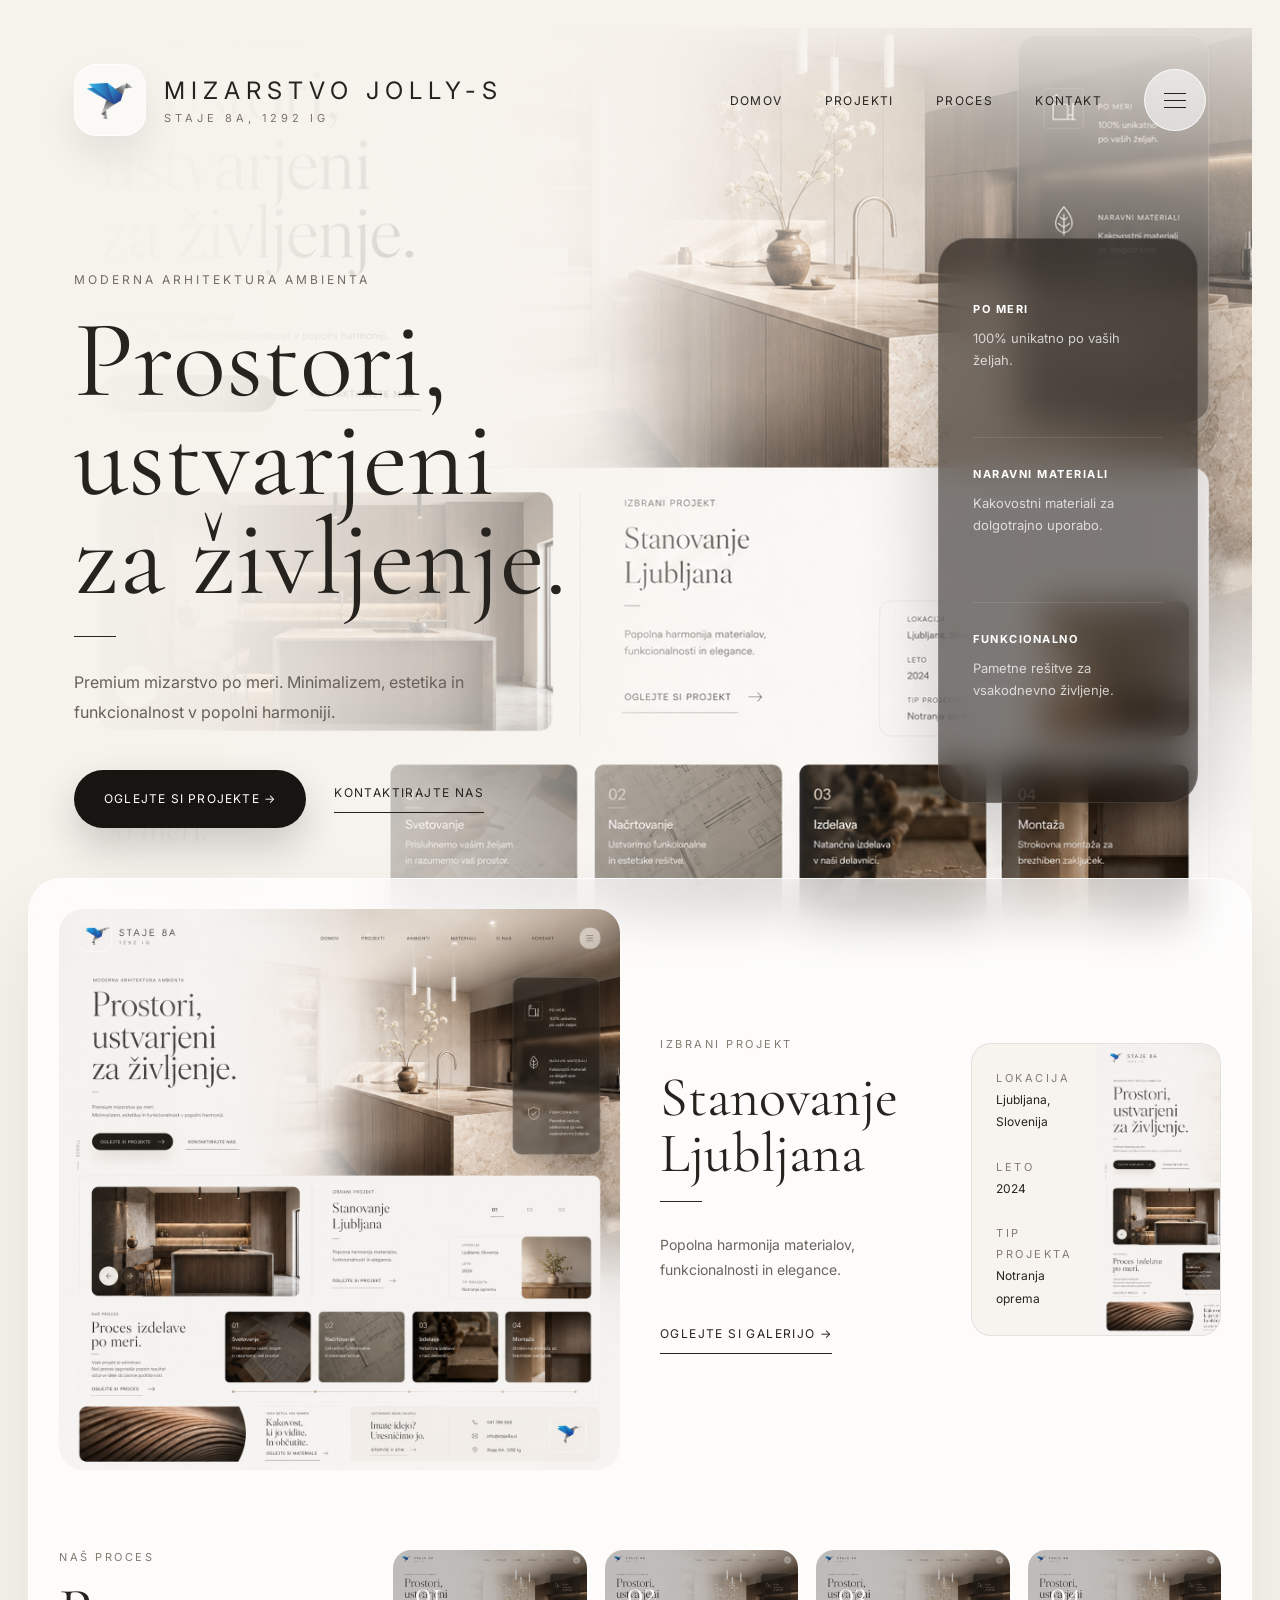
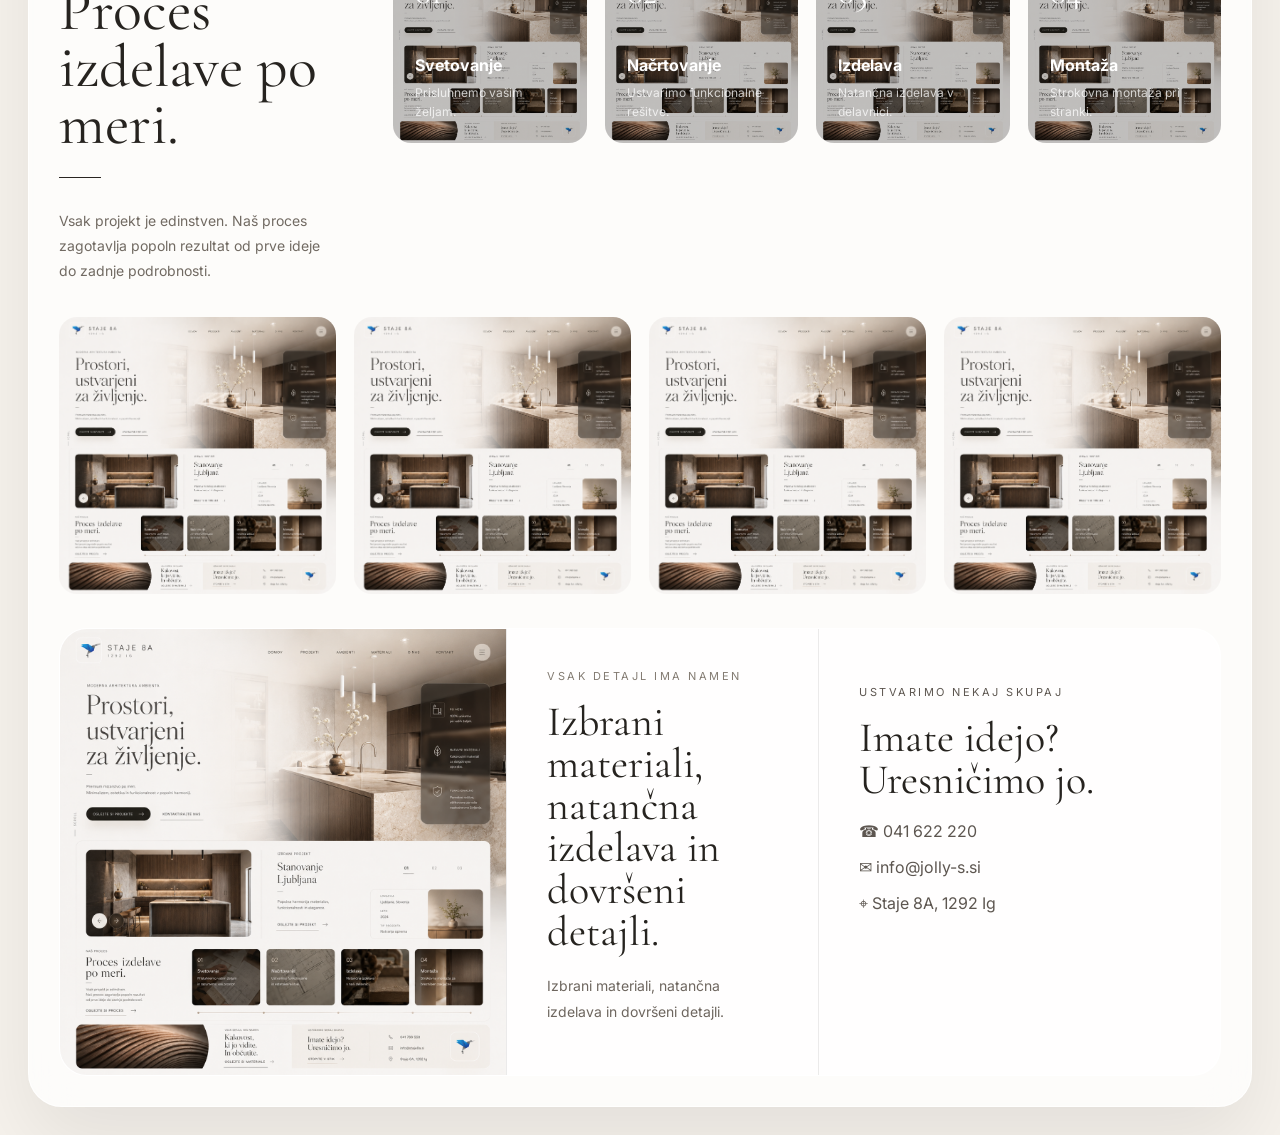
==== index.html @ 5a52d53d "Add files via upload" ====
<!doctype html>
<html lang="sl">
<head>
<meta charset="utf-8">
<meta name="viewport" content="width=device-width, initial-scale=1">
<title>Mizarstvo Jolly-S</title>
<link rel="preconnect" href="https://fonts.googleapis.com">
<link rel="preconnect" href="https://fonts.gstatic.com" crossorigin>
<link href="https://fonts.googleapis.com/css2?family=Cormorant+Garamond:wght@300;400;500&family=Inter:wght@300;400;500;600&display=swap" rel="stylesheet">
<link rel="stylesheet" href="/css/style.css">
</head>
<body>
<div class="loading">Nalaganje strani...</div>
<script src="/js/app.js"></script>
</body>
</html>
---- css/style.css ----
*{margin:0;padding:0;box-sizing:border-box}
:root{--bg:#f6f2ec;--white:#fff;--text:#26231f;--muted:#6f6961;--line:rgba(0,0,0,.08);--dark:#171411}
html{scroll-behavior:smooth}
body{background:var(--bg);color:var(--text);font-family:Inter,sans-serif;overflow-x:hidden}
a{text-decoration:none;color:inherit} img{width:100%;display:block;object-fit:cover}.page{padding:28px}
.hero{position:relative;min-height:100vh;border-radius:0 0 38px 38px;overflow:hidden}.hero-bg{position:absolute;inset:0}.hero-bg img{height:100%;filter:brightness(1.02)}
.hero:before{content:"";position:absolute;inset:0;z-index:1;background:linear-gradient(90deg,rgba(246,242,236,1) 0%,rgba(246,242,236,.96) 15%,rgba(246,242,236,.72) 34%,rgba(246,242,236,.18) 58%,rgba(246,242,236,0) 76%)}
.hero:after{content:"";position:absolute;inset:0;z-index:2;background:linear-gradient(180deg,rgba(246,242,236,.88) 0%,rgba(246,242,236,.32) 24%,rgba(246,242,236,0) 55%)}
.nav{position:relative;z-index:10;display:flex;justify-content:space-between;align-items:center;padding:36px 46px}.logo-wrap{display:flex;align-items:center;gap:18px}
.logo-box{width:72px;height:72px;border-radius:22px;background:rgba(255,255,255,.55);border:1px solid rgba(255,255,255,.7);backdrop-filter:blur(14px);display:flex;align-items:center;justify-content:center;box-shadow:0 20px 40px rgba(0,0,0,.08)}
.logo-box img{width:52px;height:52px;object-fit:contain}.brand h1{font-size:24px;font-weight:400;letter-spacing:6px;text-transform:uppercase}.brand span{margin-top:6px;display:block;font-size:11px;letter-spacing:4px;color:#7a736b;text-transform:uppercase}
.menu{display:flex;align-items:center;gap:42px}.menu a{font-size:12px;letter-spacing:1.4px;text-transform:uppercase;position:relative}.menu a:after{content:"";position:absolute;left:0;bottom:-8px;width:0;height:1px;background:#1f1b18;transition:.35s}.menu a:hover:after{width:100%}
.menu-btn{width:62px;height:62px;border-radius:50%;background:rgba(255,255,255,.58);border:1px solid rgba(255,255,255,.8);backdrop-filter:blur(12px);display:flex;align-items:center;justify-content:center}.menu-btn span,.menu-btn span:before,.menu-btn span:after{width:22px;height:1px;background:#222;position:relative;display:block;content:""}.menu-btn span:before{position:absolute;top:-7px}.menu-btn span:after{position:absolute;top:7px}
.hero-content{position:relative;z-index:5;padding:100px 46px 140px;max-width:720px}.kicker{font-size:12px;letter-spacing:3px;text-transform:uppercase;color:#736c65;margin-bottom:24px}.hero h2{font-family:'Cormorant Garamond',serif;font-size:110px;line-height:.9;font-weight:400;margin-bottom:28px;white-space:pre-line}.line{width:42px;height:1px;background:#292521;margin-bottom:30px}.hero p{max-width:480px;color:#67615a;line-height:1.9;margin-bottom:42px}.actions{display:flex;align-items:center;gap:28px;flex-wrap:wrap}.btn{height:58px;padding:0 30px;border-radius:999px;background:#171411;color:white;display:inline-flex;align-items:center;gap:14px;font-size:12px;letter-spacing:1.2px;text-transform:uppercase;box-shadow:0 18px 40px rgba(0,0,0,.18);transition:.35s}.btn:hover{transform:translateY(-4px)}.link{font-size:12px;letter-spacing:1.4px;text-transform:uppercase;padding-bottom:12px;border-bottom:1px solid #27231f}
.hero-card{position:absolute;right:54px;top:210px;z-index:5;width:260px;padding:34px;border-radius:30px;background:rgba(22,18,14,.55);backdrop-filter:blur(18px);border:1px solid rgba(255,255,255,.12);color:white;box-shadow:0 30px 80px rgba(0,0,0,.2)}.hero-card-item{padding:24px 0;border-bottom:1px solid rgba(255,255,255,.1)}.hero-card-item:last-child{border-bottom:none}.hero-card strong{font-size:11px;letter-spacing:1.5px;text-transform:uppercase}.hero-card p{margin-top:10px;color:rgba(255,255,255,.74);font-size:13px;line-height:1.7}
.featured{position:relative;z-index:20;margin-top:-90px;border-radius:34px;background:rgba(255,255,255,.72);backdrop-filter:blur(24px);border:1px solid rgba(255,255,255,.8);box-shadow:0 35px 80px rgba(0,0,0,.08);padding:30px}.featured-grid{display:grid;grid-template-columns:1fr 1fr;gap:40px;align-items:center}.featured-img{width:100%;aspect-ratio:1/1;border-radius:24px;overflow:hidden}.featured-img img{height:100%}.featured-info{display:grid;grid-template-columns:1fr .9fr;gap:34px;align-items:center}.small{font-size:11px;letter-spacing:2.5px;text-transform:uppercase;color:#837b72}.featured h3{font-family:'Cormorant Garamond',serif;font-size:56px;line-height:1;font-weight:400;margin:18px 0 20px}.featured p{color:#6b645d;line-height:1.8;font-size:14px}.project-meta{display:grid;grid-template-columns:1fr 1fr;background:#f7f4ef;border-radius:20px;overflow:hidden;border:1px solid var(--line)}.meta-text{padding:24px;font-size:12px;line-height:1.9}.meta-img{aspect-ratio:1/1}.meta-img img{height:100%}
.process{padding-top:80px}.process-grid{display:grid;grid-template-columns:280px 1fr;gap:54px}.process h2{font-family:'Cormorant Garamond',serif;font-size:60px;line-height:.95;font-weight:400;margin:18px 0 24px}.process p{color:#716a62;font-size:14px;line-height:1.8}.steps{display:grid;grid-template-columns:repeat(4,1fr);gap:18px}.step{position:relative;aspect-ratio:1/1;border-radius:18px;overflow:hidden}.step img{height:100%;filter:brightness(.78);transition:1s}.step:hover img{transform:scale(1.06)}.step-overlay{position:absolute;inset:0;padding:22px;display:flex;flex-direction:column;justify-content:space-between;color:white}.step-number{font-family:'Cormorant Garamond',serif;font-size:34px}.step-overlay h4{font-size:16px;margin-bottom:8px}.step-overlay p{color:rgba(255,255,255,.75);font-size:12px;line-height:1.6}
.bottom{margin-top:34px;display:grid;grid-template-columns:1fr .7fr .9fr;background:rgba(255,255,255,.72);border-radius:28px;overflow:hidden;border:1px solid rgba(255,255,255,.85)}.bottom-img{aspect-ratio:1/1}.bottom-img img{height:100%}.bottom-block{padding:40px;border-left:1px solid var(--line)}.bottom-block h3{font-family:'Cormorant Garamond',serif;font-size:42px;line-height:1;font-weight:400;margin-top:18px;white-space:pre-line}.bottom-block p{margin-top:18px;color:#6e665f;font-size:14px;line-height:1.8}.contact div{margin-top:16px;color:#5d5650}
.gallery{padding-top:34px;display:grid;grid-template-columns:repeat(4,1fr);gap:18px}.gallery img{aspect-ratio:1/1;border-radius:18px;height:100%}
.loading{padding:60px;font-size:14px;color:#766}
@media(max-width:1150px){.featured-grid,.featured-info,.process-grid,.bottom{grid-template-columns:1fr}.steps,.gallery{grid-template-columns:1fr 1fr}.hero-card{display:none}}
@media(max-width:780px){.page{padding:14px}.nav{padding:24px 18px}.menu a{display:none}.hero-content{padding:70px 20px 100px}.hero h2{font-size:64px}.featured{padding:18px}.process{padding-top:50px}.steps,.gallery{grid-template-columns:1fr}.actions{flex-direction:column;align-items:flex-start}.brand h1{font-size:17px;letter-spacing:4px}.brand span{letter-spacing:3px}.logo-box{width:60px;height:60px}}
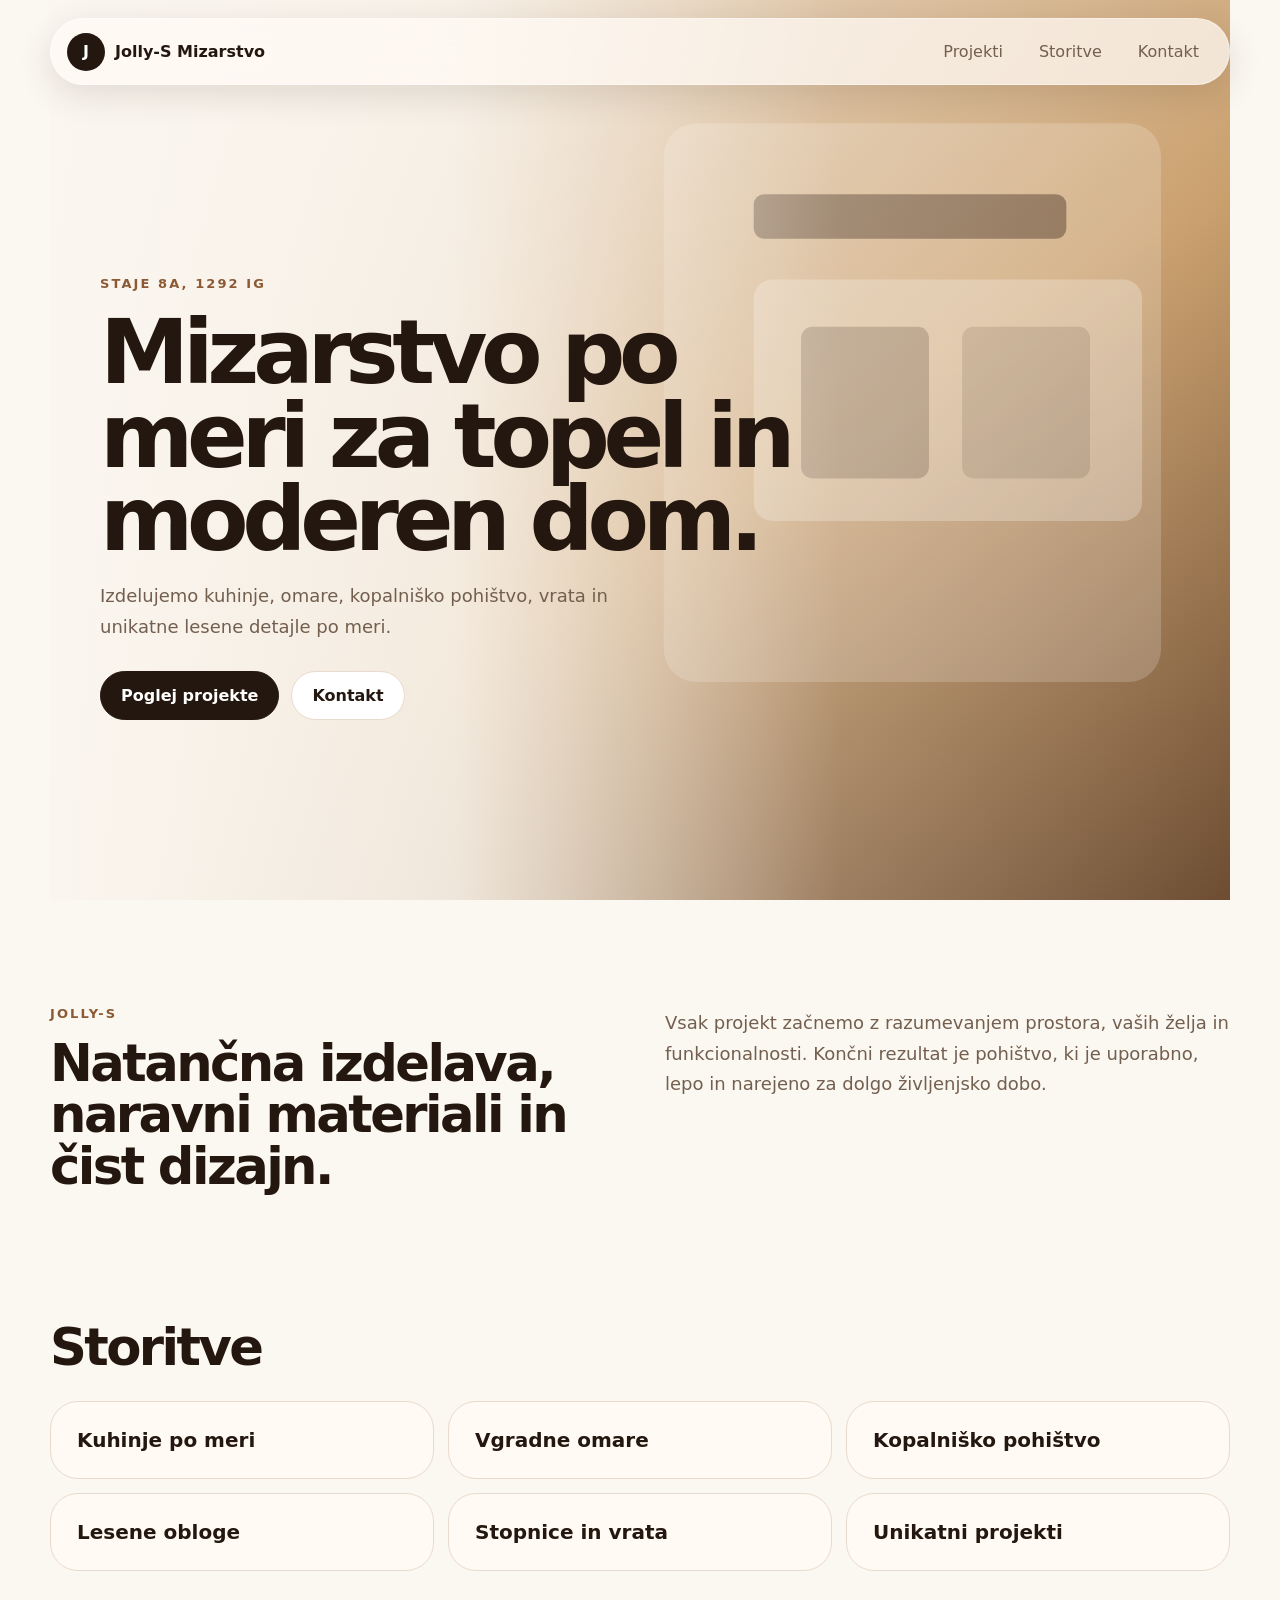
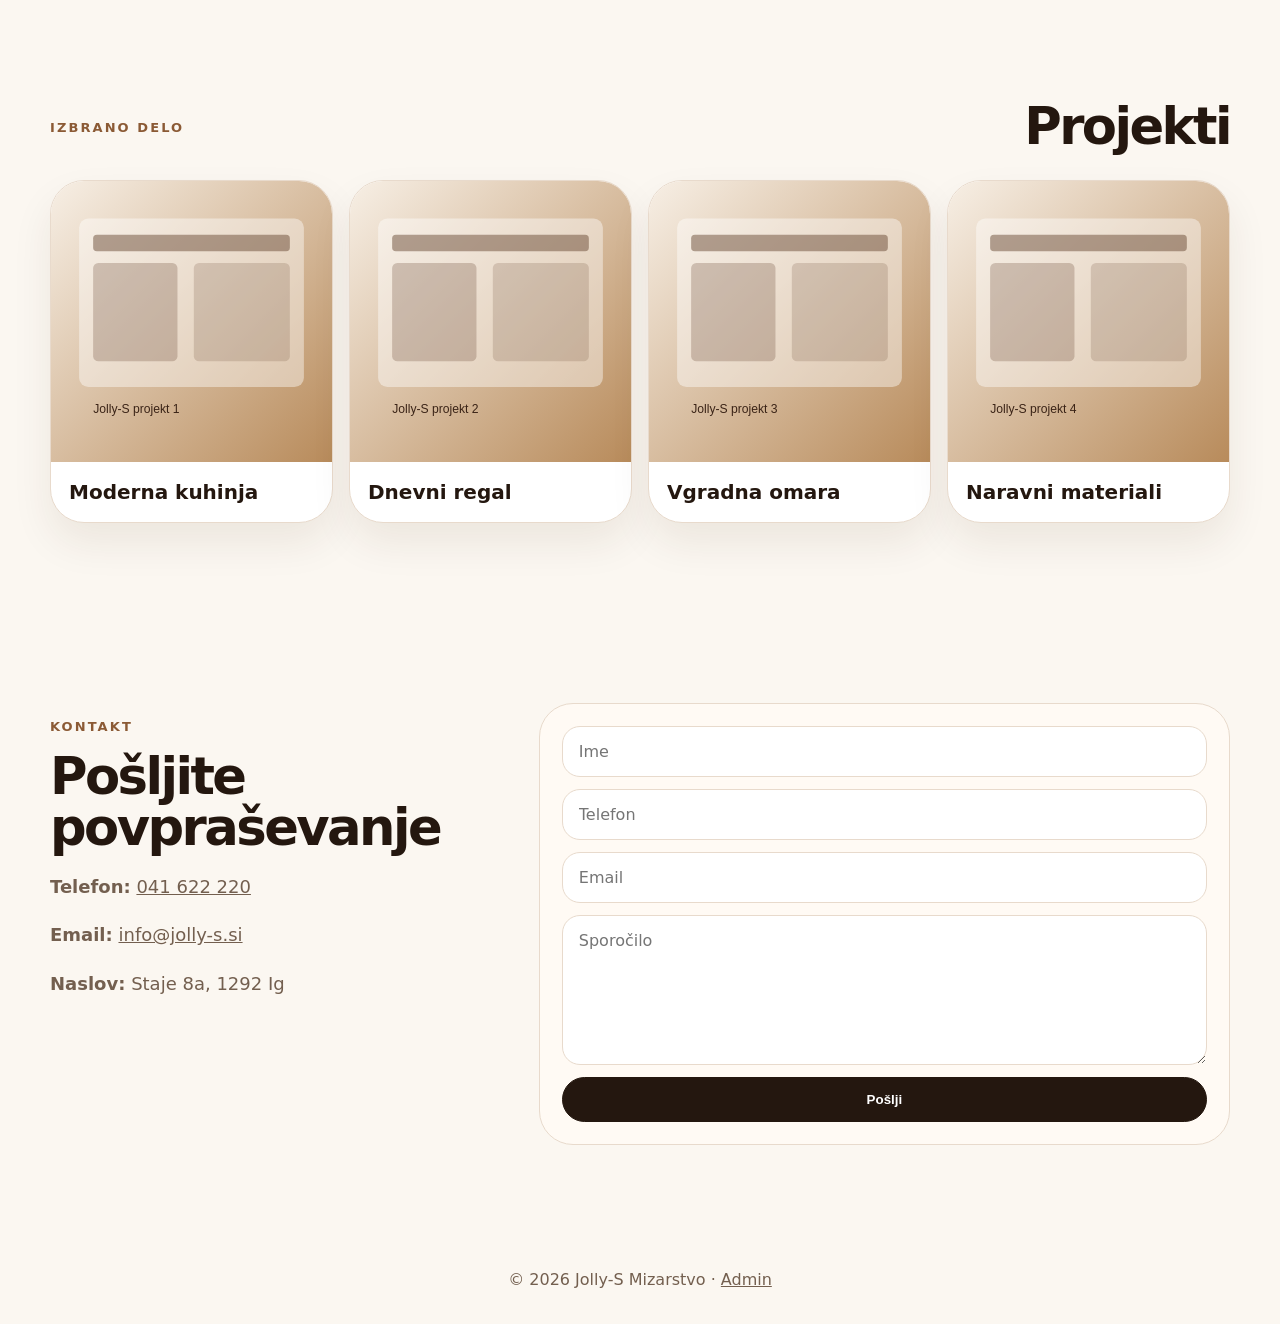
==== commit 1d4a3dd4: "Add files via upload" ====
--- a/index.html
+++ b/index.html
@@ -1,16 +1,9 @@
-<!doctype html>
-<html lang="sl">
-<head>
-<meta charset="utf-8">
-<meta name="viewport" content="width=device-width, initial-scale=1">
-<title>Mizarstvo Jolly-S</title>
-<link rel="preconnect" href="https://fonts.googleapis.com">
-<link rel="preconnect" href="https://fonts.gstatic.com" crossorigin>
-<link href="https://fonts.googleapis.com/css2?family=Cormorant+Garamond:wght@300;400;500&family=Inter:wght@300;400;500;600&display=swap" rel="stylesheet">
-<link rel="stylesheet" href="/css/style.css">
-</head>
-<body>
-<div class="loading">Nalaganje strani...</div>
-<script src="/js/app.js"></script>
-</body>
-</html>
+<!doctype html><html lang="sl"><head><meta charset="utf-8"><meta name="viewport" content="width=device-width,initial-scale=1"><title>Jolly-S Mizarstvo</title><meta name="description" content="Mizarstvo Jolly-S, Staje 8a, 1292 Ig. Pohištvo po meri."><link rel="stylesheet" href="style.css"></head><body>
+<header class="nav"><a class="logo" href="#top"><span class="mark">J</span><span id="brand">Jolly-S Mizarstvo</span></a><nav><a href="#projekti">Projekti</a><a href="#storitve">Storitve</a><a href="#kontakt">Kontakt</a></nav></header>
+<main id="top">
+<section class="hero"><div class="shade"></div><div class="hero-content"><p class="eyebrow" id="address">Staje 8a, 1292 Ig</p><h1 id="heroTitle">Mizarstvo po meri za topel in moderen dom.</h1><p id="heroText">Izdelujemo kuhinje, omare, kopalniško pohištvo, vrata in unikatne lesene detajle po meri.</p><div class="actions"><a class="btn primary" href="#projekti" id="ctaPrimary">Poglej projekte</a><a class="btn" href="#kontakt" id="ctaSecondary">Kontakt</a></div></div></section>
+<section class="intro"><div><p class="eyebrow">Jolly-S</p><h2 id="aboutTitle">Natančna izdelava, naravni materiali in čist dizajn.</h2></div><p id="aboutText">Vsak projekt začnemo z razumevanjem prostora, vaših želja in funkcionalnosti. Končni rezultat je pohištvo, ki je uporabno, lepo in narejeno za dolgo življenjsko dobo.</p></section>
+<section class="services" id="storitve"><h2>Storitve</h2><div class="service-grid" id="services"></div></section>
+<section class="projects" id="projekti"><div class="section-title"><p class="eyebrow">Izbrano delo</p><h2>Projekti</h2></div><div class="project-grid" id="projects"></div></section>
+<section class="contact" id="kontakt"><div><p class="eyebrow">Kontakt</p><h2>Pošljite povpraševanje</h2><p><strong>Telefon:</strong> <a id="phone" href="tel:041622220">041 622 220</a></p><p><strong>Email:</strong> <a id="email" href="mailto:info@jolly-s.si">info@jolly-s.si</a></p><p><strong>Naslov:</strong> <span id="address2">Staje 8a, 1292 Ig</span></p></div><form name="kontakt" method="POST" data-netlify="true"><input type="hidden" name="form-name" value="kontakt"><input name="ime" placeholder="Ime" required><input name="telefon" placeholder="Telefon"><input name="email" type="email" placeholder="Email"><textarea name="sporocilo" placeholder="Sporočilo" required></textarea><button class="btn primary" type="submit">Pošlji</button></form></section>
+</main><footer>© <span id="year"></span> Jolly-S Mizarstvo · <a href="admin.html">Admin</a></footer><script src="script.js"></script></body></html>
--- a/style.css
+++ b/style.css
@@ -0,0 +1 @@
+:root{--bg:#fbf7f1;--text:#24170f;--muted:#735f4f;--line:#e8dacc;--accent:#8b5a35;--card:#fffaf4}*{box-sizing:border-box}html{scroll-behavior:smooth}body{margin:0;font-family:Inter,ui-sans-serif,system-ui,-apple-system,Segoe UI,Arial,sans-serif;background:var(--bg);color:var(--text)}a{color:inherit}.nav{position:fixed;z-index:10;top:18px;left:50%;transform:translateX(-50%);width:min(1180px,calc(100% - 32px));display:flex;justify-content:space-between;align-items:center;padding:13px 16px;border:1px solid rgba(255,255,255,.4);border-radius:999px;background:rgba(255,250,244,.74);backdrop-filter:blur(18px);box-shadow:0 10px 35px rgba(40,22,10,.12)}.logo{display:flex;align-items:center;gap:10px;text-decoration:none;font-weight:800}.mark{display:grid;place-items:center;width:38px;height:38px;border-radius:50%;background:var(--text);color:#fff}.nav nav{display:flex;gap:8px}.nav nav a{text-decoration:none;padding:10px 14px;border-radius:999px;color:var(--muted)}.nav nav a:hover{background:#fff}.hero{min-height:100svh;position:relative;display:flex;align-items:center;background:url('images/hero.svg') center/cover no-repeat;overflow:hidden}.shade{position:absolute;inset:0;background:linear-gradient(90deg,rgba(251,247,241,.98) 0%,rgba(251,247,241,.86) 34%,rgba(251,247,241,.15) 67%,rgba(251,247,241,0) 100%)}.hero-content{position:relative;width:min(760px,calc(100% - 40px));margin-left:max(20px,calc((100vw - 1180px)/2));padding-top:80px}.eyebrow{letter-spacing:.16em;text-transform:uppercase;font-size:13px;font-weight:800;color:var(--accent)}h1{font-size:clamp(46px,7vw,96px);line-height:.93;margin:16px 0 20px;letter-spacing:-.07em}h2{font-size:clamp(32px,4vw,58px);line-height:1;margin:0;letter-spacing:-.05em}p{font-size:18px;line-height:1.7;color:var(--muted)}.hero p:not(.eyebrow){max-width:570px}.actions{display:flex;gap:12px;flex-wrap:wrap;margin-top:28px}.btn{border:1px solid var(--line);border-radius:999px;padding:14px 20px;text-decoration:none;background:#fff;color:var(--text);font-weight:800;cursor:pointer}.btn.primary{background:var(--text);color:#fff;border-color:var(--text)}section{width:min(1180px,calc(100% - 32px));margin:0 auto;padding:90px 0}.intro{display:grid;grid-template-columns:1fr 1fr;gap:50px}.services,.projects{padding-top:40px}.service-grid{display:grid;grid-template-columns:repeat(3,1fr);gap:14px;margin-top:28px}.service{padding:26px;border:1px solid var(--line);border-radius:28px;background:var(--card);font-weight:850;font-size:20px}.section-title{display:flex;justify-content:space-between;align-items:end;margin-bottom:28px}.project-grid{display:grid;grid-template-columns:repeat(4,1fr);gap:16px}.project{overflow:hidden;border-radius:34px;background:#fff;border:1px solid var(--line);box-shadow:0 20px 40px rgba(60,36,18,.08)}.project img{width:100%;aspect-ratio:1/1;object-fit:cover;display:block;transition:.5s}.project:hover img{transform:scale(1.05)}.project h3{padding:18px;margin:0;font-size:20px}.contact{display:grid;grid-template-columns:.8fr 1.2fr;gap:28px}.contact form{display:grid;gap:12px;padding:22px;background:var(--card);border:1px solid var(--line);border-radius:34px}input,textarea{width:100%;padding:15px 16px;border:1px solid var(--line);border-radius:18px;background:#fff;font:inherit}textarea{min-height:150px;resize:vertical}footer{text-align:center;padding:35px;color:var(--muted)}@media(max-width:850px){.nav nav{display:none}.intro,.contact{grid-template-columns:1fr}.service-grid,.project-grid{grid-template-columns:1fr 1fr}.hero-content{padding-top:110px}h1{font-size:54px}}@media(max-width:520px){.service-grid,.project-grid{grid-template-columns:1fr}.hero{min-height:92svh}.shade{background:linear-gradient(180deg,rgba(251,247,241,.96),rgba(251,247,241,.6))}}
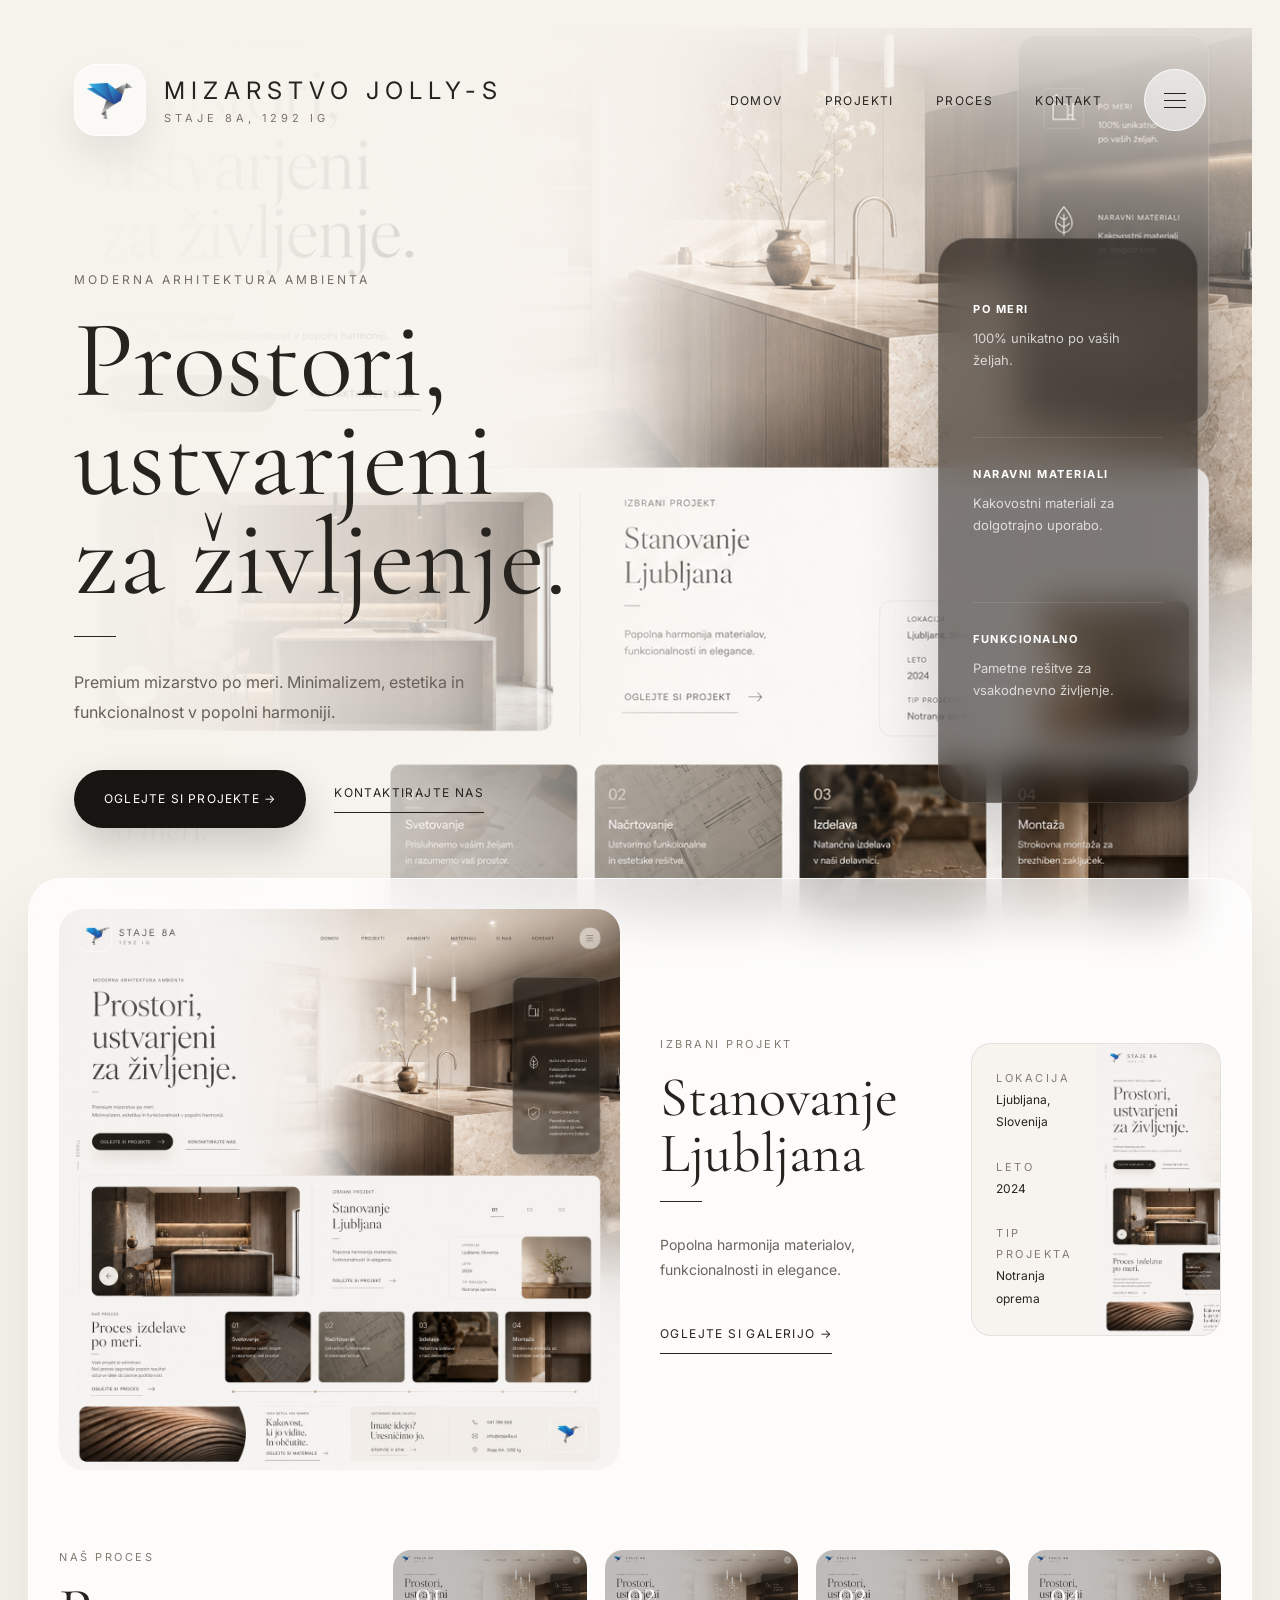
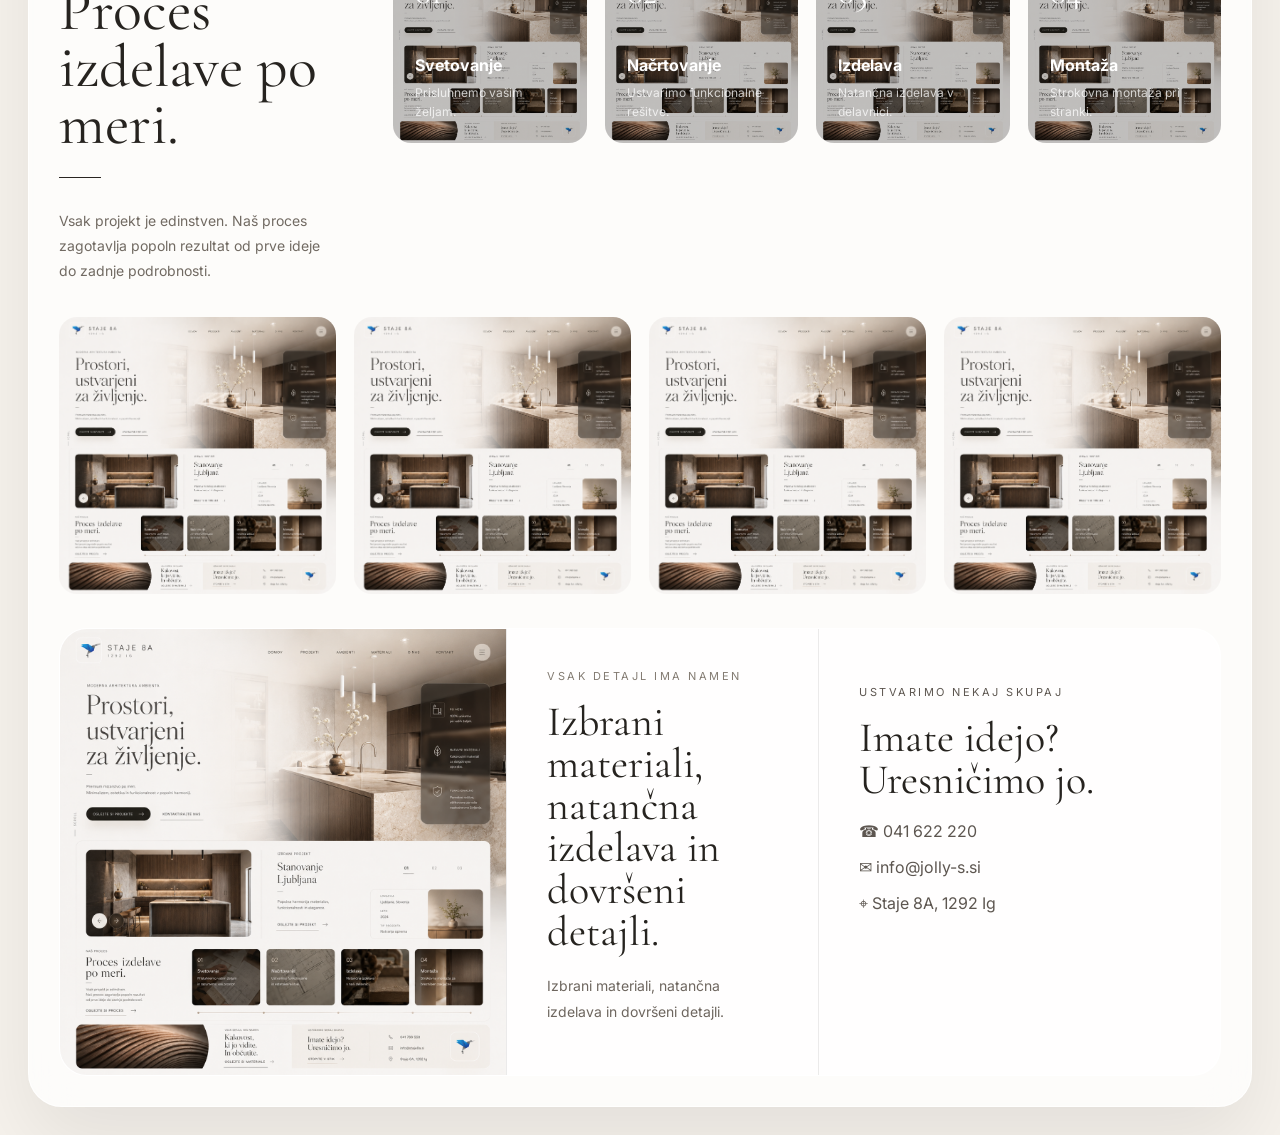
==== commit afe467a5: "Add files via upload" ====
--- a/index.html
+++ b/index.html
@@ -1,9 +1,16 @@
-<!doctype html><html lang="sl"><head><meta charset="utf-8"><meta name="viewport" content="width=device-width,initial-scale=1"><title>Jolly-S Mizarstvo</title><meta name="description" content="Mizarstvo Jolly-S, Staje 8a, 1292 Ig. Pohištvo po meri."><link rel="stylesheet" href="style.css"></head><body>
-<header class="nav"><a class="logo" href="#top"><span class="mark">J</span><span id="brand">Jolly-S Mizarstvo</span></a><nav><a href="#projekti">Projekti</a><a href="#storitve">Storitve</a><a href="#kontakt">Kontakt</a></nav></header>
-<main id="top">
-<section class="hero"><div class="shade"></div><div class="hero-content"><p class="eyebrow" id="address">Staje 8a, 1292 Ig</p><h1 id="heroTitle">Mizarstvo po meri za topel in moderen dom.</h1><p id="heroText">Izdelujemo kuhinje, omare, kopalniško pohištvo, vrata in unikatne lesene detajle po meri.</p><div class="actions"><a class="btn primary" href="#projekti" id="ctaPrimary">Poglej projekte</a><a class="btn" href="#kontakt" id="ctaSecondary">Kontakt</a></div></div></section>
-<section class="intro"><div><p class="eyebrow">Jolly-S</p><h2 id="aboutTitle">Natančna izdelava, naravni materiali in čist dizajn.</h2></div><p id="aboutText">Vsak projekt začnemo z razumevanjem prostora, vaših želja in funkcionalnosti. Končni rezultat je pohištvo, ki je uporabno, lepo in narejeno za dolgo življenjsko dobo.</p></section>
-<section class="services" id="storitve"><h2>Storitve</h2><div class="service-grid" id="services"></div></section>
-<section class="projects" id="projekti"><div class="section-title"><p class="eyebrow">Izbrano delo</p><h2>Projekti</h2></div><div class="project-grid" id="projects"></div></section>
-<section class="contact" id="kontakt"><div><p class="eyebrow">Kontakt</p><h2>Pošljite povpraševanje</h2><p><strong>Telefon:</strong> <a id="phone" href="tel:041622220">041 622 220</a></p><p><strong>Email:</strong> <a id="email" href="mailto:info@jolly-s.si">info@jolly-s.si</a></p><p><strong>Naslov:</strong> <span id="address2">Staje 8a, 1292 Ig</span></p></div><form name="kontakt" method="POST" data-netlify="true"><input type="hidden" name="form-name" value="kontakt"><input name="ime" placeholder="Ime" required><input name="telefon" placeholder="Telefon"><input name="email" type="email" placeholder="Email"><textarea name="sporocilo" placeholder="Sporočilo" required></textarea><button class="btn primary" type="submit">Pošlji</button></form></section>
-</main><footer>© <span id="year"></span> Jolly-S Mizarstvo · <a href="admin.html">Admin</a></footer><script src="script.js"></script></body></html>
+<!doctype html>
+<html lang="sl">
+<head>
+<meta charset="utf-8">
+<meta name="viewport" content="width=device-width, initial-scale=1">
+<title>Mizarstvo Jolly-S</title>
+<link rel="preconnect" href="https://fonts.googleapis.com">
+<link rel="preconnect" href="https://fonts.gstatic.com" crossorigin>
+<link href="https://fonts.googleapis.com/css2?family=Cormorant+Garamond:wght@300;400;500&family=Inter:wght@300;400;500;600&display=swap" rel="stylesheet">
+<link rel="stylesheet" href="/css/style.css">
+</head>
+<body>
+<div class="loading">Nalaganje strani...</div>
+<script src="/js/app.js"></script>
+</body>
+</html>
--- a/css/style.css
+++ b/css/style.css
@@ -0,0 +1,22 @@
+*{margin:0;padding:0;box-sizing:border-box}
+:root{--bg:#f6f2ec;--white:#fff;--text:#26231f;--muted:#6f6961;--line:rgba(0,0,0,.08);--dark:#171411}
+html{scroll-behavior:smooth}
+body{background:var(--bg);color:var(--text);font-family:Inter,sans-serif;overflow-x:hidden}
+a{text-decoration:none;color:inherit} img{width:100%;display:block;object-fit:cover}.page{padding:28px}
+.hero{position:relative;min-height:100vh;border-radius:0 0 38px 38px;overflow:hidden}.hero-bg{position:absolute;inset:0}.hero-bg img{height:100%;filter:brightness(1.02)}
+.hero:before{content:"";position:absolute;inset:0;z-index:1;background:linear-gradient(90deg,rgba(246,242,236,1) 0%,rgba(246,242,236,.96) 15%,rgba(246,242,236,.72) 34%,rgba(246,242,236,.18) 58%,rgba(246,242,236,0) 76%)}
+.hero:after{content:"";position:absolute;inset:0;z-index:2;background:linear-gradient(180deg,rgba(246,242,236,.88) 0%,rgba(246,242,236,.32) 24%,rgba(246,242,236,0) 55%)}
+.nav{position:relative;z-index:10;display:flex;justify-content:space-between;align-items:center;padding:36px 46px}.logo-wrap{display:flex;align-items:center;gap:18px}
+.logo-box{width:72px;height:72px;border-radius:22px;background:rgba(255,255,255,.55);border:1px solid rgba(255,255,255,.7);backdrop-filter:blur(14px);display:flex;align-items:center;justify-content:center;box-shadow:0 20px 40px rgba(0,0,0,.08)}
+.logo-box img{width:52px;height:52px;object-fit:contain}.brand h1{font-size:24px;font-weight:400;letter-spacing:6px;text-transform:uppercase}.brand span{margin-top:6px;display:block;font-size:11px;letter-spacing:4px;color:#7a736b;text-transform:uppercase}
+.menu{display:flex;align-items:center;gap:42px}.menu a{font-size:12px;letter-spacing:1.4px;text-transform:uppercase;position:relative}.menu a:after{content:"";position:absolute;left:0;bottom:-8px;width:0;height:1px;background:#1f1b18;transition:.35s}.menu a:hover:after{width:100%}
+.menu-btn{width:62px;height:62px;border-radius:50%;background:rgba(255,255,255,.58);border:1px solid rgba(255,255,255,.8);backdrop-filter:blur(12px);display:flex;align-items:center;justify-content:center}.menu-btn span,.menu-btn span:before,.menu-btn span:after{width:22px;height:1px;background:#222;position:relative;display:block;content:""}.menu-btn span:before{position:absolute;top:-7px}.menu-btn span:after{position:absolute;top:7px}
+.hero-content{position:relative;z-index:5;padding:100px 46px 140px;max-width:720px}.kicker{font-size:12px;letter-spacing:3px;text-transform:uppercase;color:#736c65;margin-bottom:24px}.hero h2{font-family:'Cormorant Garamond',serif;font-size:110px;line-height:.9;font-weight:400;margin-bottom:28px;white-space:pre-line}.line{width:42px;height:1px;background:#292521;margin-bottom:30px}.hero p{max-width:480px;color:#67615a;line-height:1.9;margin-bottom:42px}.actions{display:flex;align-items:center;gap:28px;flex-wrap:wrap}.btn{height:58px;padding:0 30px;border-radius:999px;background:#171411;color:white;display:inline-flex;align-items:center;gap:14px;font-size:12px;letter-spacing:1.2px;text-transform:uppercase;box-shadow:0 18px 40px rgba(0,0,0,.18);transition:.35s}.btn:hover{transform:translateY(-4px)}.link{font-size:12px;letter-spacing:1.4px;text-transform:uppercase;padding-bottom:12px;border-bottom:1px solid #27231f}
+.hero-card{position:absolute;right:54px;top:210px;z-index:5;width:260px;padding:34px;border-radius:30px;background:rgba(22,18,14,.55);backdrop-filter:blur(18px);border:1px solid rgba(255,255,255,.12);color:white;box-shadow:0 30px 80px rgba(0,0,0,.2)}.hero-card-item{padding:24px 0;border-bottom:1px solid rgba(255,255,255,.1)}.hero-card-item:last-child{border-bottom:none}.hero-card strong{font-size:11px;letter-spacing:1.5px;text-transform:uppercase}.hero-card p{margin-top:10px;color:rgba(255,255,255,.74);font-size:13px;line-height:1.7}
+.featured{position:relative;z-index:20;margin-top:-90px;border-radius:34px;background:rgba(255,255,255,.72);backdrop-filter:blur(24px);border:1px solid rgba(255,255,255,.8);box-shadow:0 35px 80px rgba(0,0,0,.08);padding:30px}.featured-grid{display:grid;grid-template-columns:1fr 1fr;gap:40px;align-items:center}.featured-img{width:100%;aspect-ratio:1/1;border-radius:24px;overflow:hidden}.featured-img img{height:100%}.featured-info{display:grid;grid-template-columns:1fr .9fr;gap:34px;align-items:center}.small{font-size:11px;letter-spacing:2.5px;text-transform:uppercase;color:#837b72}.featured h3{font-family:'Cormorant Garamond',serif;font-size:56px;line-height:1;font-weight:400;margin:18px 0 20px}.featured p{color:#6b645d;line-height:1.8;font-size:14px}.project-meta{display:grid;grid-template-columns:1fr 1fr;background:#f7f4ef;border-radius:20px;overflow:hidden;border:1px solid var(--line)}.meta-text{padding:24px;font-size:12px;line-height:1.9}.meta-img{aspect-ratio:1/1}.meta-img img{height:100%}
+.process{padding-top:80px}.process-grid{display:grid;grid-template-columns:280px 1fr;gap:54px}.process h2{font-family:'Cormorant Garamond',serif;font-size:60px;line-height:.95;font-weight:400;margin:18px 0 24px}.process p{color:#716a62;font-size:14px;line-height:1.8}.steps{display:grid;grid-template-columns:repeat(4,1fr);gap:18px}.step{position:relative;aspect-ratio:1/1;border-radius:18px;overflow:hidden}.step img{height:100%;filter:brightness(.78);transition:1s}.step:hover img{transform:scale(1.06)}.step-overlay{position:absolute;inset:0;padding:22px;display:flex;flex-direction:column;justify-content:space-between;color:white}.step-number{font-family:'Cormorant Garamond',serif;font-size:34px}.step-overlay h4{font-size:16px;margin-bottom:8px}.step-overlay p{color:rgba(255,255,255,.75);font-size:12px;line-height:1.6}
+.bottom{margin-top:34px;display:grid;grid-template-columns:1fr .7fr .9fr;background:rgba(255,255,255,.72);border-radius:28px;overflow:hidden;border:1px solid rgba(255,255,255,.85)}.bottom-img{aspect-ratio:1/1}.bottom-img img{height:100%}.bottom-block{padding:40px;border-left:1px solid var(--line)}.bottom-block h3{font-family:'Cormorant Garamond',serif;font-size:42px;line-height:1;font-weight:400;margin-top:18px;white-space:pre-line}.bottom-block p{margin-top:18px;color:#6e665f;font-size:14px;line-height:1.8}.contact div{margin-top:16px;color:#5d5650}
+.gallery{padding-top:34px;display:grid;grid-template-columns:repeat(4,1fr);gap:18px}.gallery img{aspect-ratio:1/1;border-radius:18px;height:100%}
+.loading{padding:60px;font-size:14px;color:#766}
+@media(max-width:1150px){.featured-grid,.featured-info,.process-grid,.bottom{grid-template-columns:1fr}.steps,.gallery{grid-template-columns:1fr 1fr}.hero-card{display:none}}
+@media(max-width:780px){.page{padding:14px}.nav{padding:24px 18px}.menu a{display:none}.hero-content{padding:70px 20px 100px}.hero h2{font-size:64px}.featured{padding:18px}.process{padding-top:50px}.steps,.gallery{grid-template-columns:1fr}.actions{flex-direction:column;align-items:flex-start}.brand h1{font-size:17px;letter-spacing:4px}.brand span{letter-spacing:3px}.logo-box{width:60px;height:60px}}
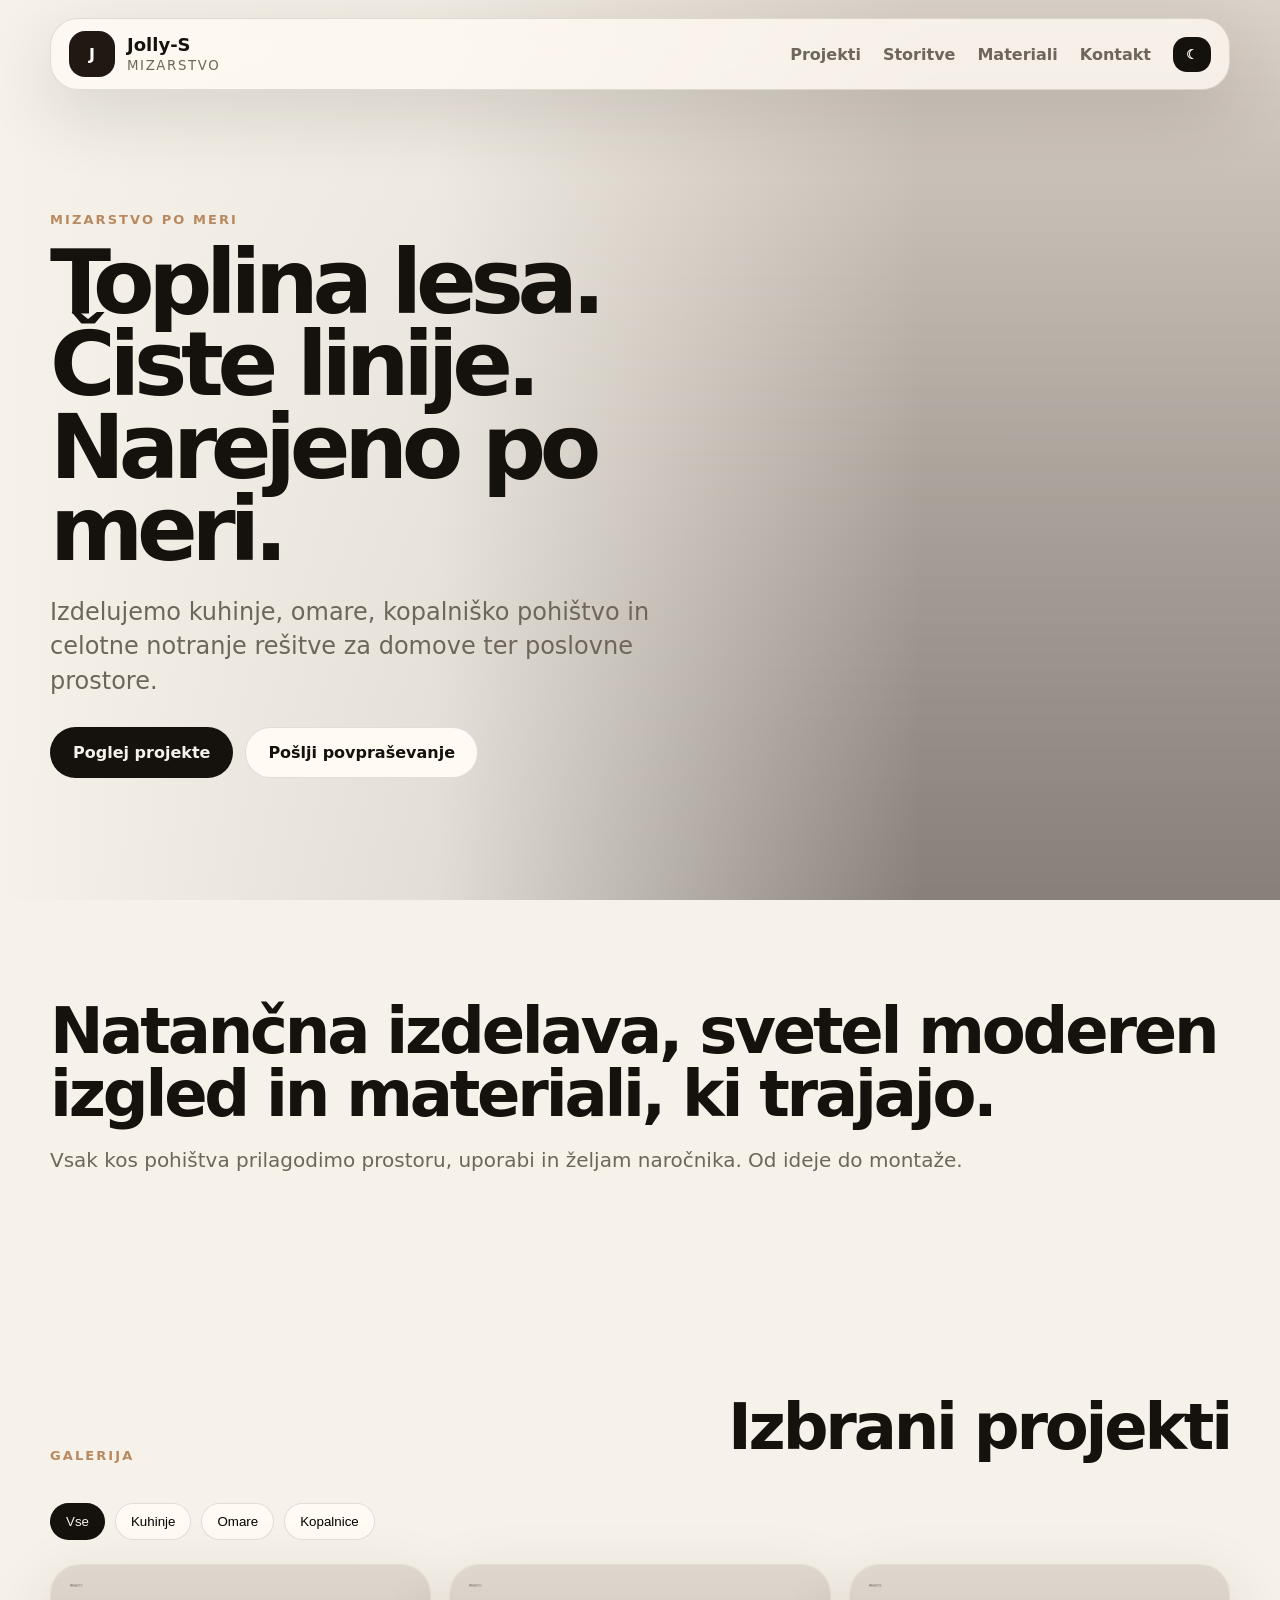
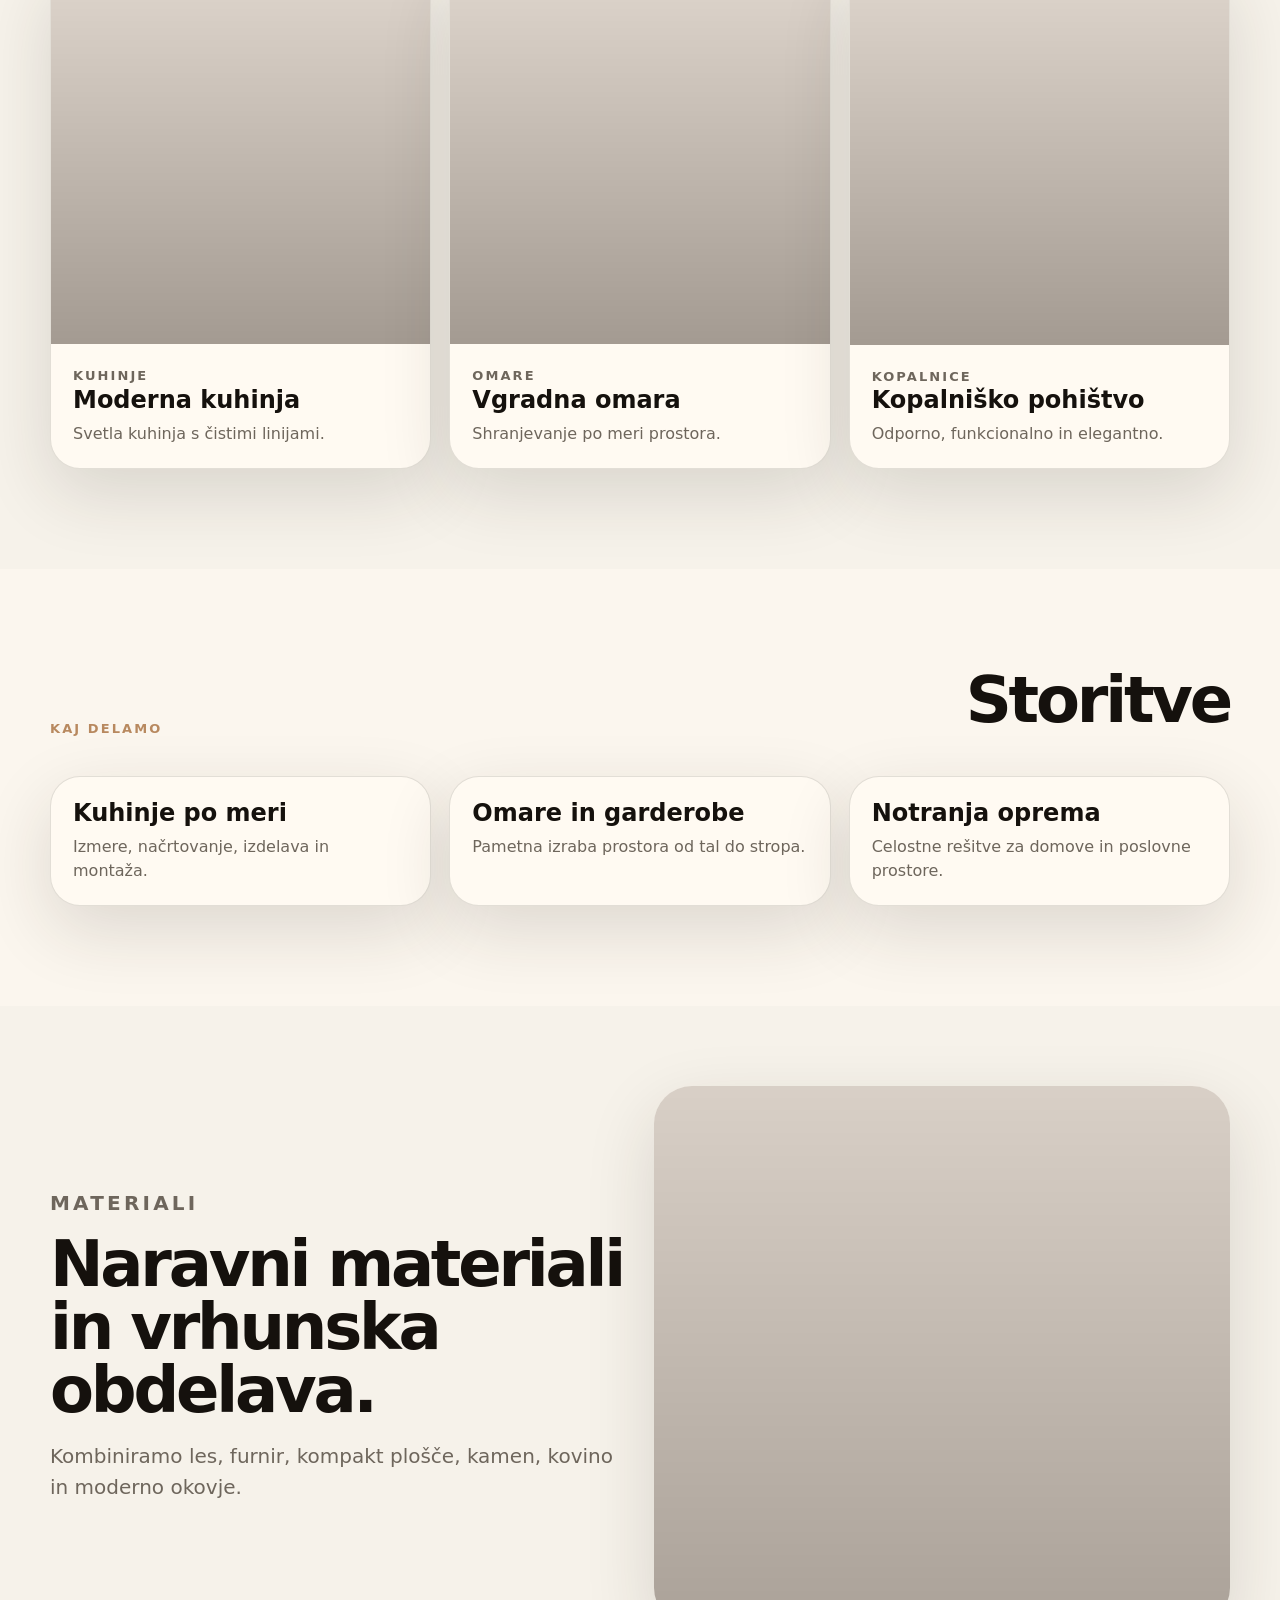
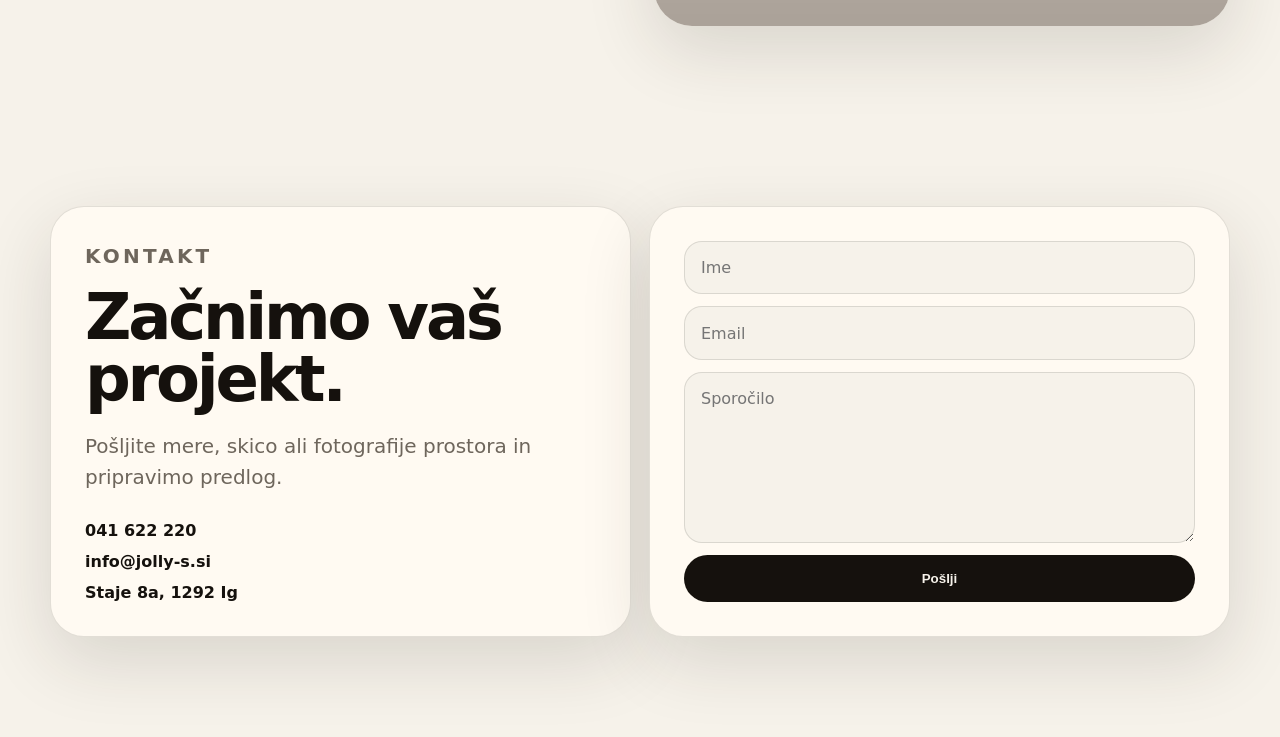
==== commit b27953b0: "Add files via upload" ====
--- a/index.html
+++ b/index.html
@@ -1,16 +1,70 @@
 <!doctype html>
 <html lang="sl">
 <head>
-<meta charset="utf-8">
-<meta name="viewport" content="width=device-width, initial-scale=1">
-<title>Mizarstvo Jolly-S</title>
-<link rel="preconnect" href="https://fonts.googleapis.com">
-<link rel="preconnect" href="https://fonts.gstatic.com" crossorigin>
-<link href="https://fonts.googleapis.com/css2?family=Cormorant+Garamond:wght@300;400;500&family=Inter:wght@300;400;500;600&display=swap" rel="stylesheet">
-<link rel="stylesheet" href="/css/style.css">
+  <meta charset="utf-8" />
+  <meta name="viewport" content="width=device-width, initial-scale=1" />
+  <title>Jolly-S Mizarstvo | Staje 8a, Ig</title>
+  <meta name="description" content="Jolly-S Mizarstvo — izdelava kuhinj, omar, kopalniškega pohištva, notranje opreme in projektov po meri." />
+  <meta property="og:title" content="Jolly-S Mizarstvo" />
+  <meta property="og:description" content="Svetla moderna stran za mizarstvo, projekte po meri in galerije." />
+  <meta property="og:type" content="website" />
+  <link rel="stylesheet" href="style.css" />
 </head>
 <body>
-<div class="loading">Nalaganje strani...</div>
-<script src="/js/app.js"></script>
+  <header class="topbar">
+    <a class="brand" href="#domov" aria-label="Jolly-S domov">
+      <span class="brand-mark" id="brandLogoText">J</span>
+      <span><strong id="brandName">Jolly-S</strong><small id="brandSub">mizarstvo</small></span>
+    </a>
+    <button class="menu-btn" id="menuBtn" aria-label="Odpri meni">☰</button>
+    <nav class="nav" id="nav">
+      <a href="#projekti">Projekti</a><a href="#storitve">Storitve</a><a href="#materiali">Materiali</a><a href="#kontakt">Kontakt</a>
+      <button class="theme" id="themeBtn">☾</button>
+    </nav>
+  </header>
+
+  <main>
+    <section id="domov" class="hero">
+      <div class="hero-bg" id="heroBg"></div>
+      <div class="hero-overlay"></div>
+      <div class="hero-content reveal">
+        <p class="eyebrow" id="heroEyebrow">Mizarstvo po meri</p>
+        <h1 id="heroTitle">Toplina lesa. Čiste linije. Narejeno po meri.</h1>
+        <p id="heroText">Izdelujemo kuhinje, omare, kopalniško pohištvo in celotne notranje rešitve za domove ter poslovne prostore.</p>
+        <div class="hero-actions"><a class="btn primary" href="#projekti">Poglej projekte</a><a class="btn" href="#kontakt">Pošlji povpraševanje</a></div>
+      </div>
+    </section>
+
+    <section class="intro reveal">
+      <h2 id="introTitle">Natančna izdelava, svetel moderen izgled in materiali, ki trajajo.</h2>
+      <p id="introText">Vsak kos pohištva prilagodimo prostoru, uporabi in željam naročnika. Od ideje do montaže.</p>
+    </section>
+
+    <section id="projekti" class="section">
+      <div class="section-head reveal"><p class="eyebrow">Galerija</p><h2>Izbrani projekti</h2></div>
+      <div class="filters reveal" id="filters"></div>
+      <div class="grid projects" id="projects"></div>
+    </section>
+
+    <section id="storitve" class="section pale">
+      <div class="section-head reveal"><p class="eyebrow">Kaj delamo</p><h2>Storitve</h2></div>
+      <div class="cards" id="services"></div>
+    </section>
+
+    <section id="materiali" class="materials reveal">
+      <div><p class="eyebrow">Materiali</p><h2 id="materialsTitle">Naravni materiali in vrhunska obdelava.</h2><p id="materialsText">Kombiniramo les, furnir, kompakt plošče, kamen, kovino in moderno okovje. Rezultat je funkcionalen prostor s karakterjem.</p></div>
+      <div class="material-image" id="materialsImage"></div>
+    </section>
+
+    <section id="kontakt" class="contact section">
+      <div class="contact-card reveal"><p class="eyebrow">Kontakt</p><h2 id="contactTitle">Začnimo vaš projekt.</h2><p id="contactText">Pošljite mere, skico ali fotografije prostora in pripravimo predlog.</p>
+        <div class="contact-lines"><a id="phone" href="tel:041622220">041 622 220</a><a id="email" href="mailto:info@jolly-s.si">info@jolly-s.si</a><span id="address">Staje 8a, 1292 Ig</span></div>
+      </div>
+      <form class="form reveal" name="contact" method="POST" data-netlify="true"><input type="hidden" name="form-name" value="contact"><input name="ime" placeholder="Ime" required><input name="email" type="email" placeholder="Email" required><textarea name="sporocilo" placeholder="Sporočilo" required></textarea><button class="btn primary" type="submit">Pošlji</button></form>
+    </section>
+  </main>
+
+  <div class="lightbox" id="lightbox"><button id="closeLightbox">×</button><img id="lightboxImg" alt="Projekt"></div>
+  <script src="script.js"></script>
 </body>
 </html>
--- a/style.css
+++ b/style.css
@@ -0,0 +1 @@
+:root{--bg:#f6f2ea;--paper:#fffaf2;--text:#15110d;--muted:#6e665c;--line:rgba(21,17,13,.12);--accent:#b8895f;--dark:#211911;--shadow:0 24px 70px rgba(45,35,25,.14)}*{box-sizing:border-box}html{scroll-behavior:smooth}body{margin:0;font-family:Inter,ui-sans-serif,system-ui,-apple-system,Segoe UI,Arial;background:var(--bg);color:var(--text)}body.dark{--bg:#11100e;--paper:#1b1815;--text:#fff7eb;--muted:#b9ab9a;--line:rgba(255,247,235,.12);--shadow:0 24px 70px rgba(0,0,0,.35)}a{color:inherit;text-decoration:none}.topbar{position:fixed;z-index:20;top:18px;left:50%;transform:translateX(-50%);width:min(1180px,calc(100% - 28px));height:72px;display:flex;align-items:center;justify-content:space-between;padding:0 18px;border:1px solid var(--line);border-radius:28px;background:color-mix(in srgb,var(--paper) 78%,transparent);backdrop-filter:blur(18px);box-shadow:var(--shadow)}.brand{display:flex;gap:12px;align-items:center}.brand-mark{width:46px;height:46px;border-radius:16px;background:var(--dark);color:#fff;display:grid;place-items:center;font-weight:900}.brand strong{font-size:18px;display:block}.brand small{color:var(--muted);text-transform:uppercase;letter-spacing:.12em}.nav{display:flex;gap:22px;align-items:center}.nav a{font-weight:700;color:var(--muted)}.menu-btn,.theme{border:0;background:var(--text);color:var(--bg);border-radius:14px;padding:10px 13px;font-weight:800}.menu-btn{display:none}.hero{min-height:100vh;position:relative;display:grid;align-items:center;overflow:hidden}.hero-bg{position:absolute;inset:0;background:url('assets/uploads/hero.jpg') center/cover no-repeat;transform:scale(1.04)}.hero-overlay{position:absolute;inset:0;background:linear-gradient(90deg,var(--bg) 0%,color-mix(in srgb,var(--bg) 82%,transparent) 34%,transparent 72%),linear-gradient(0deg,rgba(0,0,0,.18),rgba(0,0,0,.02))}.hero-content{position:relative;width:min(780px,calc(100% - 38px));margin-left:max(20px,calc((100vw - 1180px)/2));padding-top:90px}.eyebrow{margin:0 0 14px;color:var(--accent);text-transform:uppercase;letter-spacing:.16em;font-weight:900;font-size:13px}.hero h1{font-size:clamp(44px,7vw,100px);line-height:.92;margin:0 0 24px;letter-spacing:-.07em}.hero p:not(.eyebrow){font-size:clamp(18px,2vw,24px);line-height:1.45;color:var(--muted);max-width:650px}.btn{display:inline-flex;align-items:center;justify-content:center;border:1px solid var(--line);border-radius:999px;padding:15px 22px;font-weight:900;background:var(--paper)}.btn.primary{background:var(--text);color:var(--bg)}.hero-actions{display:flex;gap:12px;flex-wrap:wrap;margin-top:28px}.intro,.section{width:min(1180px,calc(100% - 38px));margin:0 auto;padding:100px 0}.intro h2,.section-head h2,.materials h2,.contact h2{font-size:clamp(34px,5vw,66px);line-height:.98;letter-spacing:-.05em;margin:0 0 18px}.intro p,.materials p,.contact p{color:var(--muted);font-size:20px;line-height:1.55}.section-head{display:flex;justify-content:space-between;gap:20px;align-items:end;margin-bottom:26px}.filters{display:flex;gap:10px;flex-wrap:wrap;margin-bottom:24px}.filter{border:1px solid var(--line);border-radius:999px;padding:10px 15px;background:var(--paper);cursor:pointer}.filter.active{background:var(--text);color:var(--bg)}.grid{display:grid;grid-template-columns:repeat(3,1fr);gap:18px}.project,.card{background:var(--paper);border:1px solid var(--line);border-radius:30px;overflow:hidden;box-shadow:var(--shadow)}.project img{width:100%;aspect-ratio:1/1;object-fit:cover;display:block;cursor:pointer;transition:.5s}.project:hover img{transform:scale(1.04)}.project div,.card{padding:22px}.project h3,.card h3{margin:0 0 8px;font-size:24px}.project p,.card p{margin:0;color:var(--muted);line-height:1.5}.pale{background:color-mix(in srgb,var(--paper) 55%,transparent);width:100%;padding-left:max(19px,calc((100vw - 1180px)/2));padding-right:max(19px,calc((100vw - 1180px)/2))}.cards{display:grid;grid-template-columns:repeat(3,1fr);gap:18px}.materials{width:min(1180px,calc(100% - 38px));margin:80px auto;display:grid;grid-template-columns:1fr 1fr;gap:28px;align-items:center}.material-image{min-height:540px;border-radius:38px;background:url('assets/uploads/materials.jpg') center/cover no-repeat;box-shadow:var(--shadow)}.contact{display:grid;grid-template-columns:1fr 1fr;gap:18px}.contact-card,.form{background:var(--paper);border:1px solid var(--line);border-radius:34px;padding:34px;box-shadow:var(--shadow)}.contact-lines{display:grid;gap:12px;margin-top:28px;font-weight:900}.form{display:grid;gap:12px}input,textarea{width:100%;border:1px solid var(--line);border-radius:18px;background:var(--bg);color:var(--text);padding:16px;font:inherit}textarea{min-height:170px}.lightbox{position:fixed;inset:0;z-index:50;background:rgba(0,0,0,.86);display:none;align-items:center;justify-content:center;padding:30px}.lightbox.open{display:flex}.lightbox img{max-width:92vw;max-height:86vh;border-radius:20px}.lightbox button{position:absolute;top:22px;right:28px;font-size:42px;background:transparent;border:0;color:#fff}.reveal{opacity:0;transform:translateY(24px);transition:1s ease}.reveal.in{opacity:1;transform:none}@media(max-width:850px){.menu-btn{display:block}.nav{display:none;position:absolute;top:82px;right:0;left:0;flex-direction:column;background:var(--paper);border:1px solid var(--line);border-radius:24px;padding:18px}.nav.open{display:flex}.grid,.cards,.materials,.contact{grid-template-columns:1fr}.section-head{display:block}.hero-overlay{background:linear-gradient(90deg,var(--bg) 0%,color-mix(in srgb,var(--bg) 88%,transparent) 60%,transparent)}}
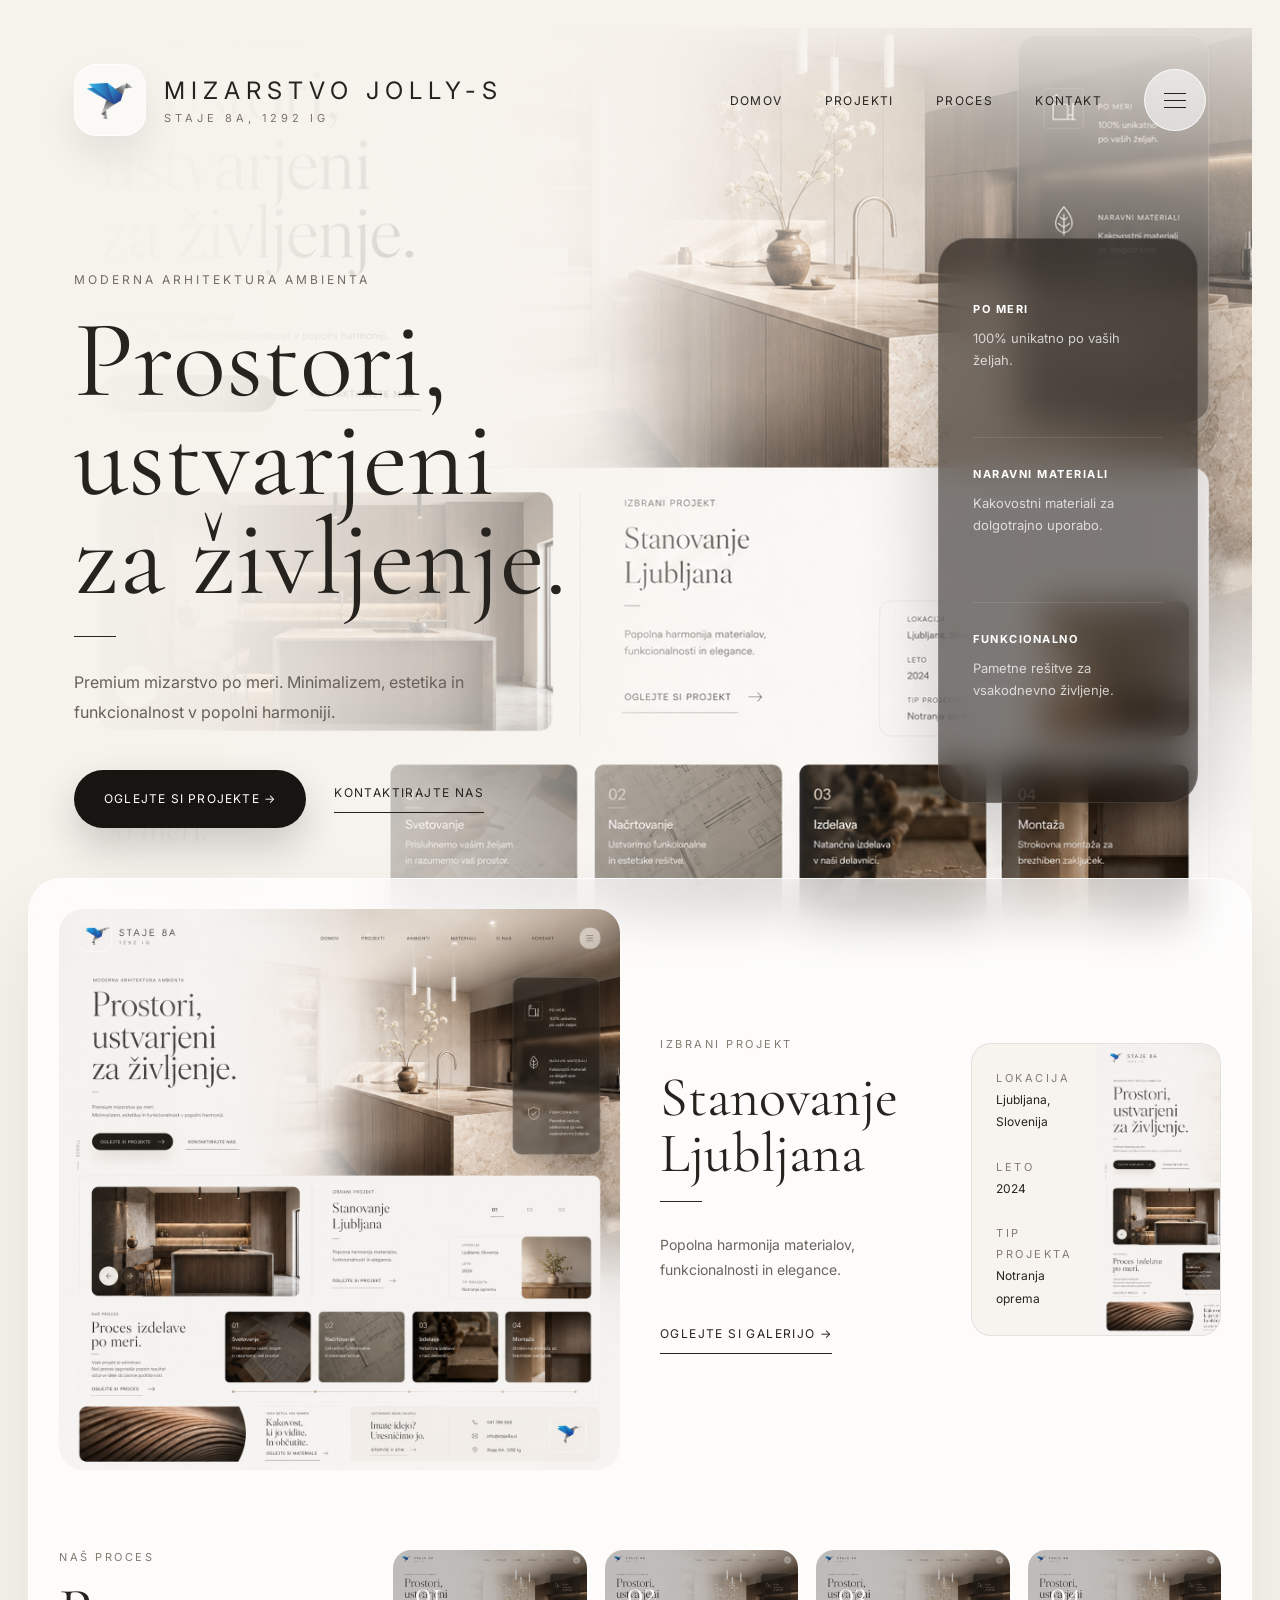
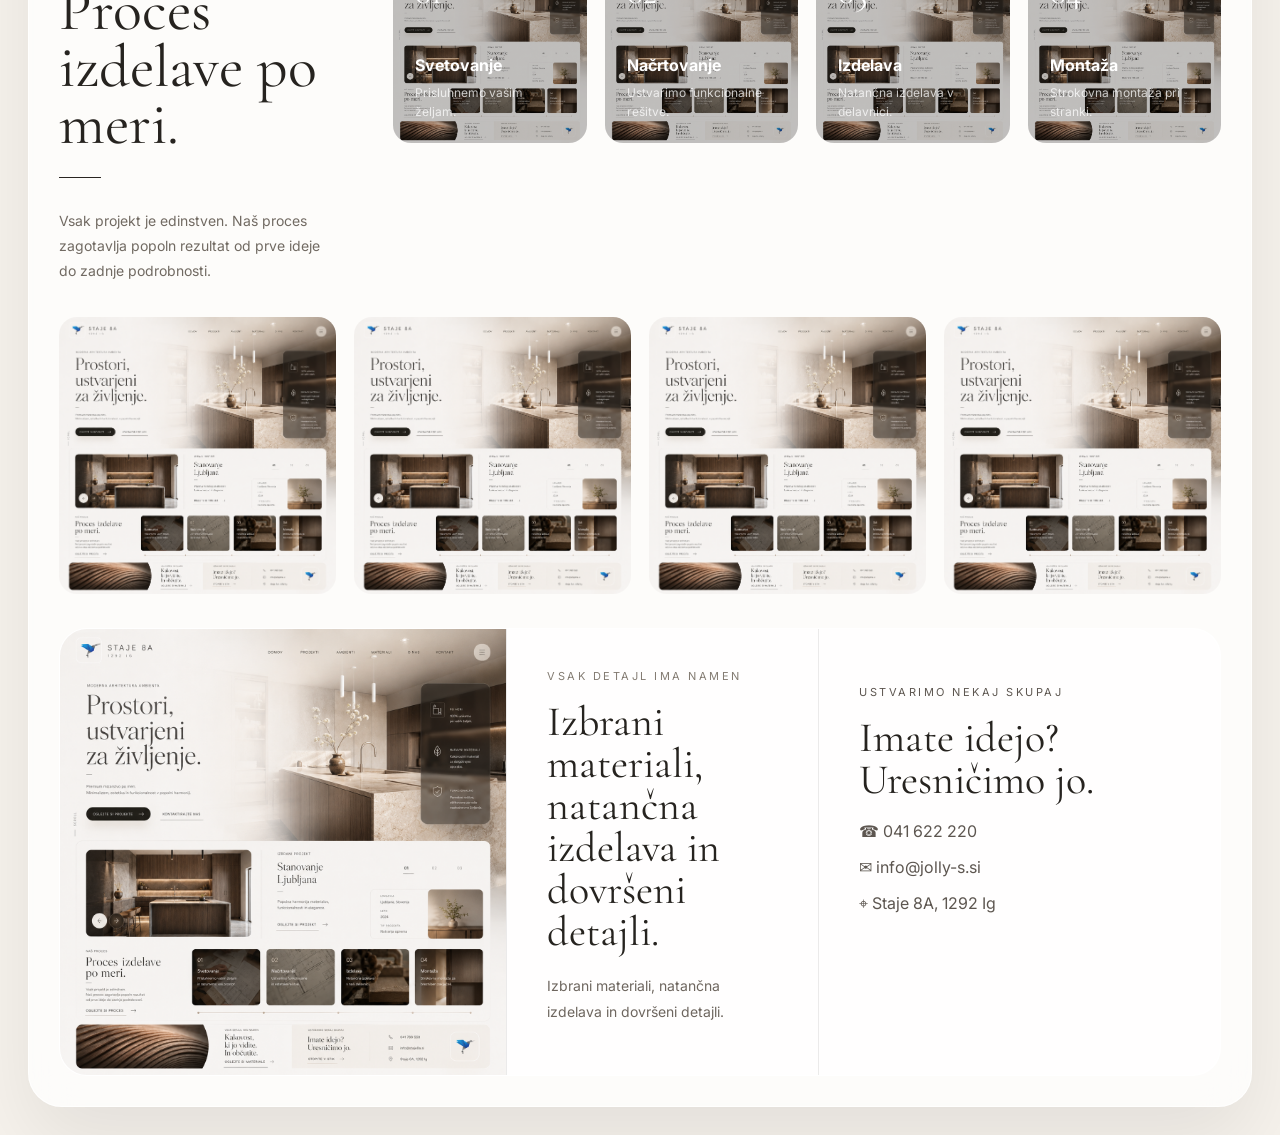
==== commit c367eb18: "Add files via upload" ====
--- a/index.html
+++ b/index.html
@@ -1,70 +1,16 @@
 <!doctype html>
 <html lang="sl">
 <head>
-  <meta charset="utf-8" />
-  <meta name="viewport" content="width=device-width, initial-scale=1" />
-  <title>Jolly-S Mizarstvo | Staje 8a, Ig</title>
-  <meta name="description" content="Jolly-S Mizarstvo — izdelava kuhinj, omar, kopalniškega pohištva, notranje opreme in projektov po meri." />
-  <meta property="og:title" content="Jolly-S Mizarstvo" />
-  <meta property="og:description" content="Svetla moderna stran za mizarstvo, projekte po meri in galerije." />
-  <meta property="og:type" content="website" />
-  <link rel="stylesheet" href="style.css" />
+<meta charset="utf-8">
+<meta name="viewport" content="width=device-width, initial-scale=1">
+<title>Mizarstvo Jolly-S</title>
+<link rel="preconnect" href="https://fonts.googleapis.com">
+<link rel="preconnect" href="https://fonts.gstatic.com" crossorigin>
+<link href="https://fonts.googleapis.com/css2?family=Cormorant+Garamond:wght@300;400;500&family=Inter:wght@300;400;500;600&display=swap" rel="stylesheet">
+<link rel="stylesheet" href="/css/style.css">
 </head>
 <body>
-  <header class="topbar">
-    <a class="brand" href="#domov" aria-label="Jolly-S domov">
-      <span class="brand-mark" id="brandLogoText">J</span>
-      <span><strong id="brandName">Jolly-S</strong><small id="brandSub">mizarstvo</small></span>
-    </a>
-    <button class="menu-btn" id="menuBtn" aria-label="Odpri meni">☰</button>
-    <nav class="nav" id="nav">
-      <a href="#projekti">Projekti</a><a href="#storitve">Storitve</a><a href="#materiali">Materiali</a><a href="#kontakt">Kontakt</a>
-      <button class="theme" id="themeBtn">☾</button>
-    </nav>
-  </header>
-
-  <main>
-    <section id="domov" class="hero">
-      <div class="hero-bg" id="heroBg"></div>
-      <div class="hero-overlay"></div>
-      <div class="hero-content reveal">
-        <p class="eyebrow" id="heroEyebrow">Mizarstvo po meri</p>
-        <h1 id="heroTitle">Toplina lesa. Čiste linije. Narejeno po meri.</h1>
-        <p id="heroText">Izdelujemo kuhinje, omare, kopalniško pohištvo in celotne notranje rešitve za domove ter poslovne prostore.</p>
-        <div class="hero-actions"><a class="btn primary" href="#projekti">Poglej projekte</a><a class="btn" href="#kontakt">Pošlji povpraševanje</a></div>
-      </div>
-    </section>
-
-    <section class="intro reveal">
-      <h2 id="introTitle">Natančna izdelava, svetel moderen izgled in materiali, ki trajajo.</h2>
-      <p id="introText">Vsak kos pohištva prilagodimo prostoru, uporabi in željam naročnika. Od ideje do montaže.</p>
-    </section>
-
-    <section id="projekti" class="section">
-      <div class="section-head reveal"><p class="eyebrow">Galerija</p><h2>Izbrani projekti</h2></div>
-      <div class="filters reveal" id="filters"></div>
-      <div class="grid projects" id="projects"></div>
-    </section>
-
-    <section id="storitve" class="section pale">
-      <div class="section-head reveal"><p class="eyebrow">Kaj delamo</p><h2>Storitve</h2></div>
-      <div class="cards" id="services"></div>
-    </section>
-
-    <section id="materiali" class="materials reveal">
-      <div><p class="eyebrow">Materiali</p><h2 id="materialsTitle">Naravni materiali in vrhunska obdelava.</h2><p id="materialsText">Kombiniramo les, furnir, kompakt plošče, kamen, kovino in moderno okovje. Rezultat je funkcionalen prostor s karakterjem.</p></div>
-      <div class="material-image" id="materialsImage"></div>
-    </section>
-
-    <section id="kontakt" class="contact section">
-      <div class="contact-card reveal"><p class="eyebrow">Kontakt</p><h2 id="contactTitle">Začnimo vaš projekt.</h2><p id="contactText">Pošljite mere, skico ali fotografije prostora in pripravimo predlog.</p>
-        <div class="contact-lines"><a id="phone" href="tel:041622220">041 622 220</a><a id="email" href="mailto:info@jolly-s.si">info@jolly-s.si</a><span id="address">Staje 8a, 1292 Ig</span></div>
-      </div>
-      <form class="form reveal" name="contact" method="POST" data-netlify="true"><input type="hidden" name="form-name" value="contact"><input name="ime" placeholder="Ime" required><input name="email" type="email" placeholder="Email" required><textarea name="sporocilo" placeholder="Sporočilo" required></textarea><button class="btn primary" type="submit">Pošlji</button></form>
-    </section>
-  </main>
-
-  <div class="lightbox" id="lightbox"><button id="closeLightbox">×</button><img id="lightboxImg" alt="Projekt"></div>
-  <script src="script.js"></script>
+<div class="loading">Nalaganje strani...</div>
+<script src="/js/app.js"></script>
 </body>
 </html>
--- a/css/style.css
+++ b/css/style.css
@@ -0,0 +1,22 @@
+*{margin:0;padding:0;box-sizing:border-box}
+:root{--bg:#f6f2ec;--white:#fff;--text:#26231f;--muted:#6f6961;--line:rgba(0,0,0,.08);--dark:#171411}
+html{scroll-behavior:smooth}
+body{background:var(--bg);color:var(--text);font-family:Inter,sans-serif;overflow-x:hidden}
+a{text-decoration:none;color:inherit} img{width:100%;display:block;object-fit:cover}.page{padding:28px}
+.hero{position:relative;min-height:100vh;border-radius:0 0 38px 38px;overflow:hidden}.hero-bg{position:absolute;inset:0}.hero-bg img{height:100%;filter:brightness(1.02)}
+.hero:before{content:"";position:absolute;inset:0;z-index:1;background:linear-gradient(90deg,rgba(246,242,236,1) 0%,rgba(246,242,236,.96) 15%,rgba(246,242,236,.72) 34%,rgba(246,242,236,.18) 58%,rgba(246,242,236,0) 76%)}
+.hero:after{content:"";position:absolute;inset:0;z-index:2;background:linear-gradient(180deg,rgba(246,242,236,.88) 0%,rgba(246,242,236,.32) 24%,rgba(246,242,236,0) 55%)}
+.nav{position:relative;z-index:10;display:flex;justify-content:space-between;align-items:center;padding:36px 46px}.logo-wrap{display:flex;align-items:center;gap:18px}
+.logo-box{width:72px;height:72px;border-radius:22px;background:rgba(255,255,255,.55);border:1px solid rgba(255,255,255,.7);backdrop-filter:blur(14px);display:flex;align-items:center;justify-content:center;box-shadow:0 20px 40px rgba(0,0,0,.08)}
+.logo-box img{width:52px;height:52px;object-fit:contain}.brand h1{font-size:24px;font-weight:400;letter-spacing:6px;text-transform:uppercase}.brand span{margin-top:6px;display:block;font-size:11px;letter-spacing:4px;color:#7a736b;text-transform:uppercase}
+.menu{display:flex;align-items:center;gap:42px}.menu a{font-size:12px;letter-spacing:1.4px;text-transform:uppercase;position:relative}.menu a:after{content:"";position:absolute;left:0;bottom:-8px;width:0;height:1px;background:#1f1b18;transition:.35s}.menu a:hover:after{width:100%}
+.menu-btn{width:62px;height:62px;border-radius:50%;background:rgba(255,255,255,.58);border:1px solid rgba(255,255,255,.8);backdrop-filter:blur(12px);display:flex;align-items:center;justify-content:center}.menu-btn span,.menu-btn span:before,.menu-btn span:after{width:22px;height:1px;background:#222;position:relative;display:block;content:""}.menu-btn span:before{position:absolute;top:-7px}.menu-btn span:after{position:absolute;top:7px}
+.hero-content{position:relative;z-index:5;padding:100px 46px 140px;max-width:720px}.kicker{font-size:12px;letter-spacing:3px;text-transform:uppercase;color:#736c65;margin-bottom:24px}.hero h2{font-family:'Cormorant Garamond',serif;font-size:110px;line-height:.9;font-weight:400;margin-bottom:28px;white-space:pre-line}.line{width:42px;height:1px;background:#292521;margin-bottom:30px}.hero p{max-width:480px;color:#67615a;line-height:1.9;margin-bottom:42px}.actions{display:flex;align-items:center;gap:28px;flex-wrap:wrap}.btn{height:58px;padding:0 30px;border-radius:999px;background:#171411;color:white;display:inline-flex;align-items:center;gap:14px;font-size:12px;letter-spacing:1.2px;text-transform:uppercase;box-shadow:0 18px 40px rgba(0,0,0,.18);transition:.35s}.btn:hover{transform:translateY(-4px)}.link{font-size:12px;letter-spacing:1.4px;text-transform:uppercase;padding-bottom:12px;border-bottom:1px solid #27231f}
+.hero-card{position:absolute;right:54px;top:210px;z-index:5;width:260px;padding:34px;border-radius:30px;background:rgba(22,18,14,.55);backdrop-filter:blur(18px);border:1px solid rgba(255,255,255,.12);color:white;box-shadow:0 30px 80px rgba(0,0,0,.2)}.hero-card-item{padding:24px 0;border-bottom:1px solid rgba(255,255,255,.1)}.hero-card-item:last-child{border-bottom:none}.hero-card strong{font-size:11px;letter-spacing:1.5px;text-transform:uppercase}.hero-card p{margin-top:10px;color:rgba(255,255,255,.74);font-size:13px;line-height:1.7}
+.featured{position:relative;z-index:20;margin-top:-90px;border-radius:34px;background:rgba(255,255,255,.72);backdrop-filter:blur(24px);border:1px solid rgba(255,255,255,.8);box-shadow:0 35px 80px rgba(0,0,0,.08);padding:30px}.featured-grid{display:grid;grid-template-columns:1fr 1fr;gap:40px;align-items:center}.featured-img{width:100%;aspect-ratio:1/1;border-radius:24px;overflow:hidden}.featured-img img{height:100%}.featured-info{display:grid;grid-template-columns:1fr .9fr;gap:34px;align-items:center}.small{font-size:11px;letter-spacing:2.5px;text-transform:uppercase;color:#837b72}.featured h3{font-family:'Cormorant Garamond',serif;font-size:56px;line-height:1;font-weight:400;margin:18px 0 20px}.featured p{color:#6b645d;line-height:1.8;font-size:14px}.project-meta{display:grid;grid-template-columns:1fr 1fr;background:#f7f4ef;border-radius:20px;overflow:hidden;border:1px solid var(--line)}.meta-text{padding:24px;font-size:12px;line-height:1.9}.meta-img{aspect-ratio:1/1}.meta-img img{height:100%}
+.process{padding-top:80px}.process-grid{display:grid;grid-template-columns:280px 1fr;gap:54px}.process h2{font-family:'Cormorant Garamond',serif;font-size:60px;line-height:.95;font-weight:400;margin:18px 0 24px}.process p{color:#716a62;font-size:14px;line-height:1.8}.steps{display:grid;grid-template-columns:repeat(4,1fr);gap:18px}.step{position:relative;aspect-ratio:1/1;border-radius:18px;overflow:hidden}.step img{height:100%;filter:brightness(.78);transition:1s}.step:hover img{transform:scale(1.06)}.step-overlay{position:absolute;inset:0;padding:22px;display:flex;flex-direction:column;justify-content:space-between;color:white}.step-number{font-family:'Cormorant Garamond',serif;font-size:34px}.step-overlay h4{font-size:16px;margin-bottom:8px}.step-overlay p{color:rgba(255,255,255,.75);font-size:12px;line-height:1.6}
+.bottom{margin-top:34px;display:grid;grid-template-columns:1fr .7fr .9fr;background:rgba(255,255,255,.72);border-radius:28px;overflow:hidden;border:1px solid rgba(255,255,255,.85)}.bottom-img{aspect-ratio:1/1}.bottom-img img{height:100%}.bottom-block{padding:40px;border-left:1px solid var(--line)}.bottom-block h3{font-family:'Cormorant Garamond',serif;font-size:42px;line-height:1;font-weight:400;margin-top:18px;white-space:pre-line}.bottom-block p{margin-top:18px;color:#6e665f;font-size:14px;line-height:1.8}.contact div{margin-top:16px;color:#5d5650}
+.gallery{padding-top:34px;display:grid;grid-template-columns:repeat(4,1fr);gap:18px}.gallery img{aspect-ratio:1/1;border-radius:18px;height:100%}
+.loading{padding:60px;font-size:14px;color:#766}
+@media(max-width:1150px){.featured-grid,.featured-info,.process-grid,.bottom{grid-template-columns:1fr}.steps,.gallery{grid-template-columns:1fr 1fr}.hero-card{display:none}}
+@media(max-width:780px){.page{padding:14px}.nav{padding:24px 18px}.menu a{display:none}.hero-content{padding:70px 20px 100px}.hero h2{font-size:64px}.featured{padding:18px}.process{padding-top:50px}.steps,.gallery{grid-template-columns:1fr}.actions{flex-direction:column;align-items:flex-start}.brand h1{font-size:17px;letter-spacing:4px}.brand span{letter-spacing:3px}.logo-box{width:60px;height:60px}}
